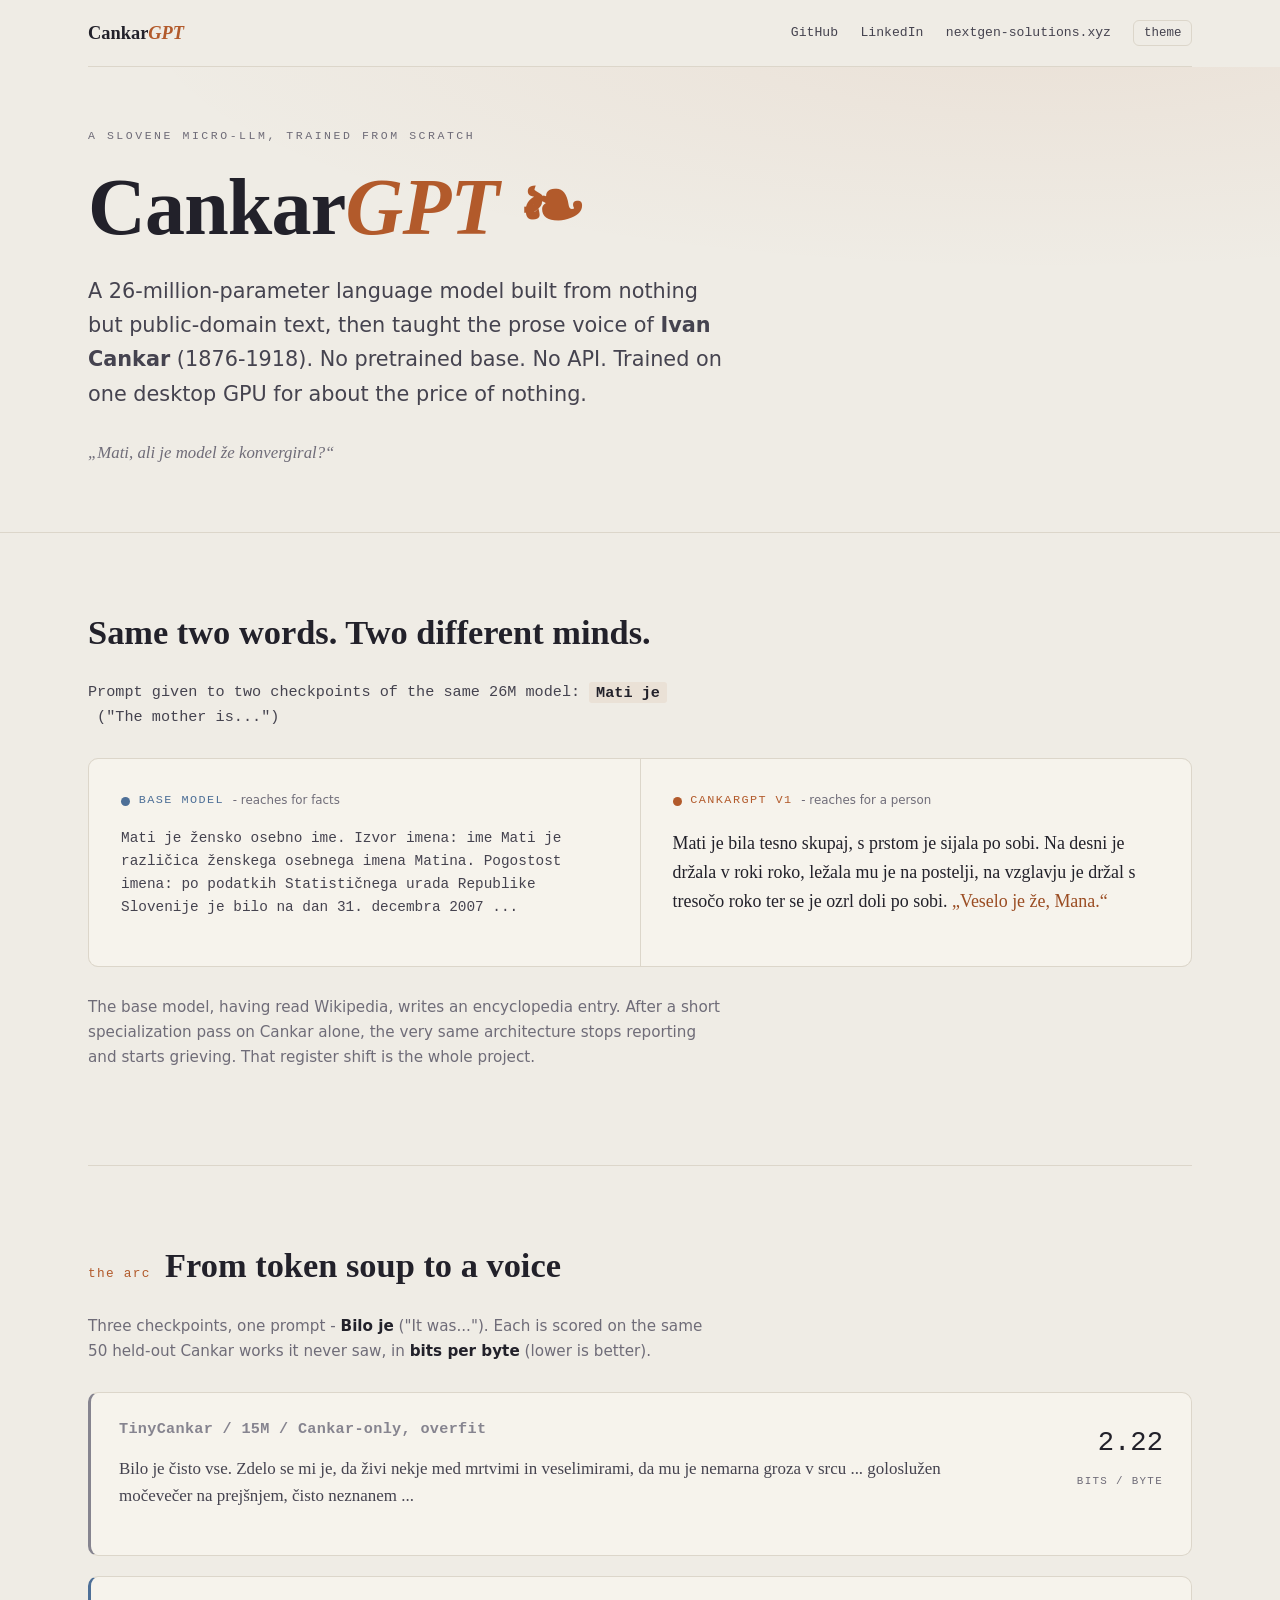
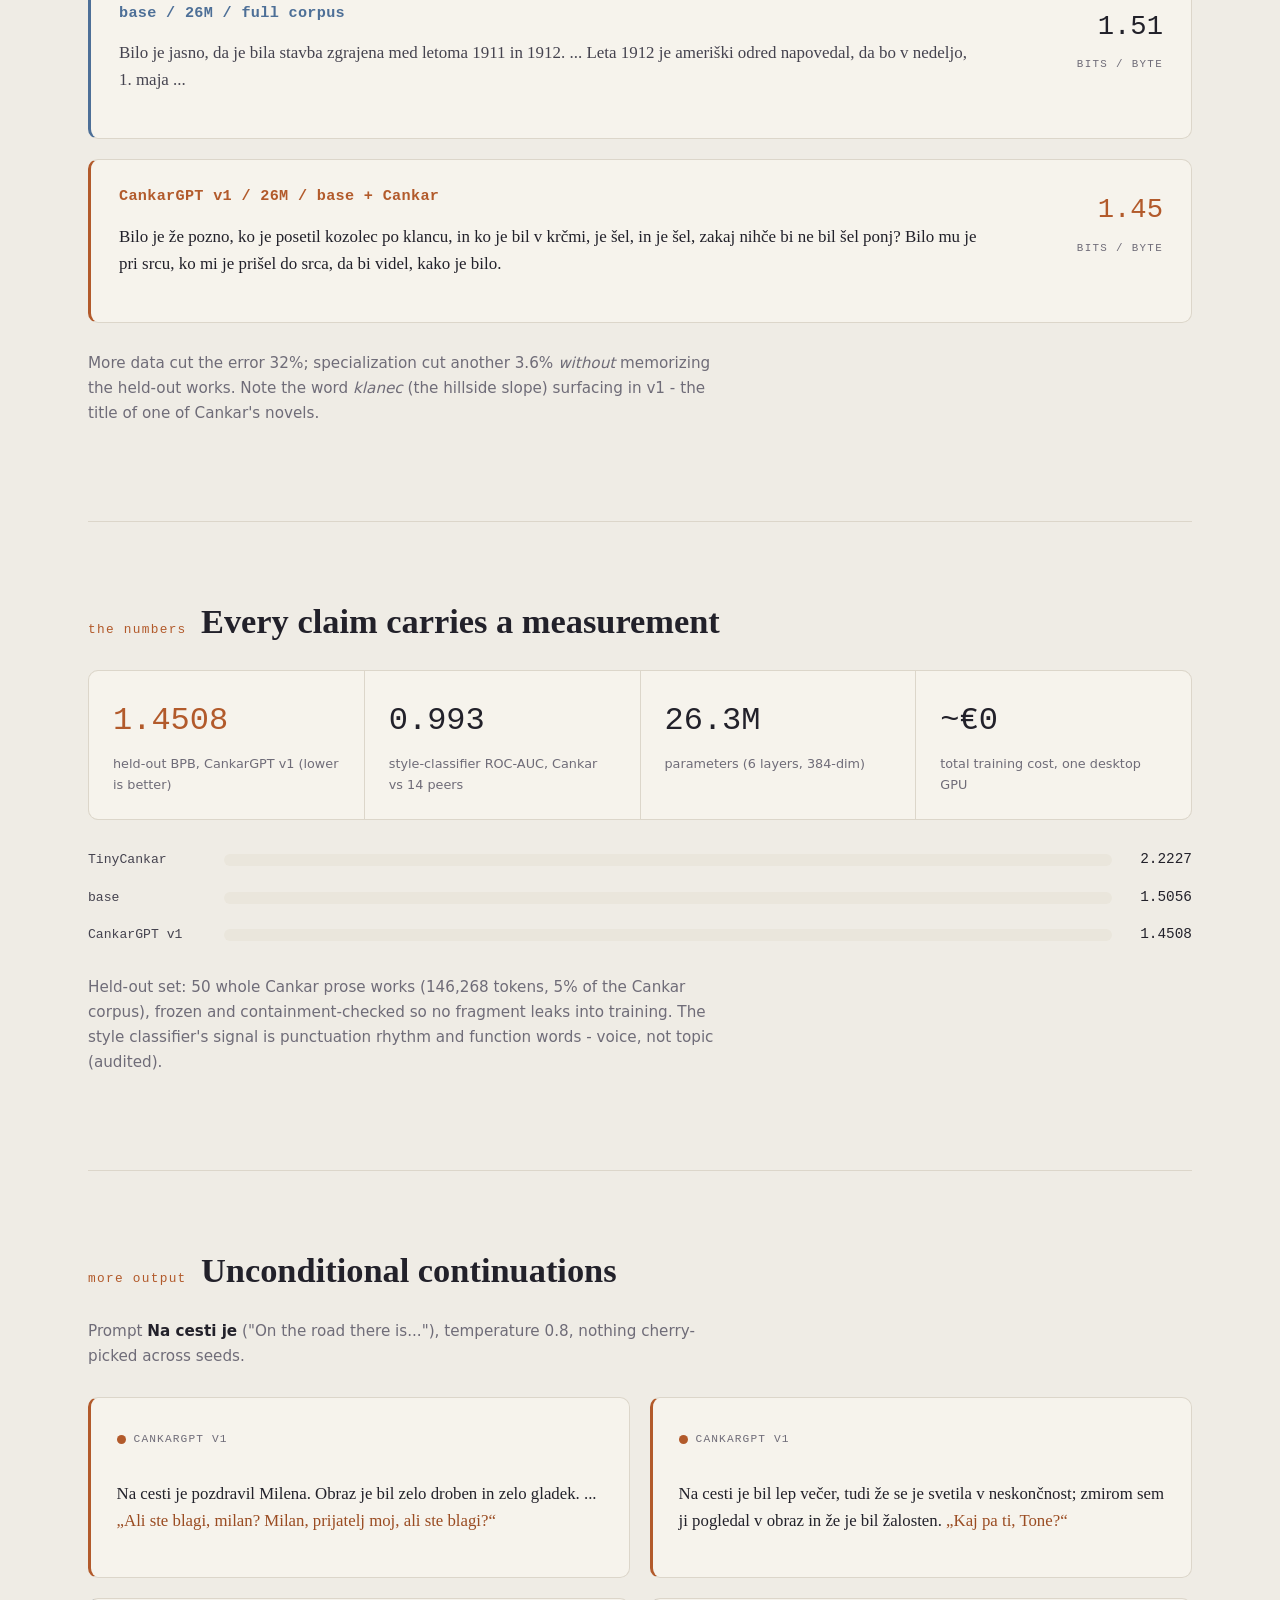
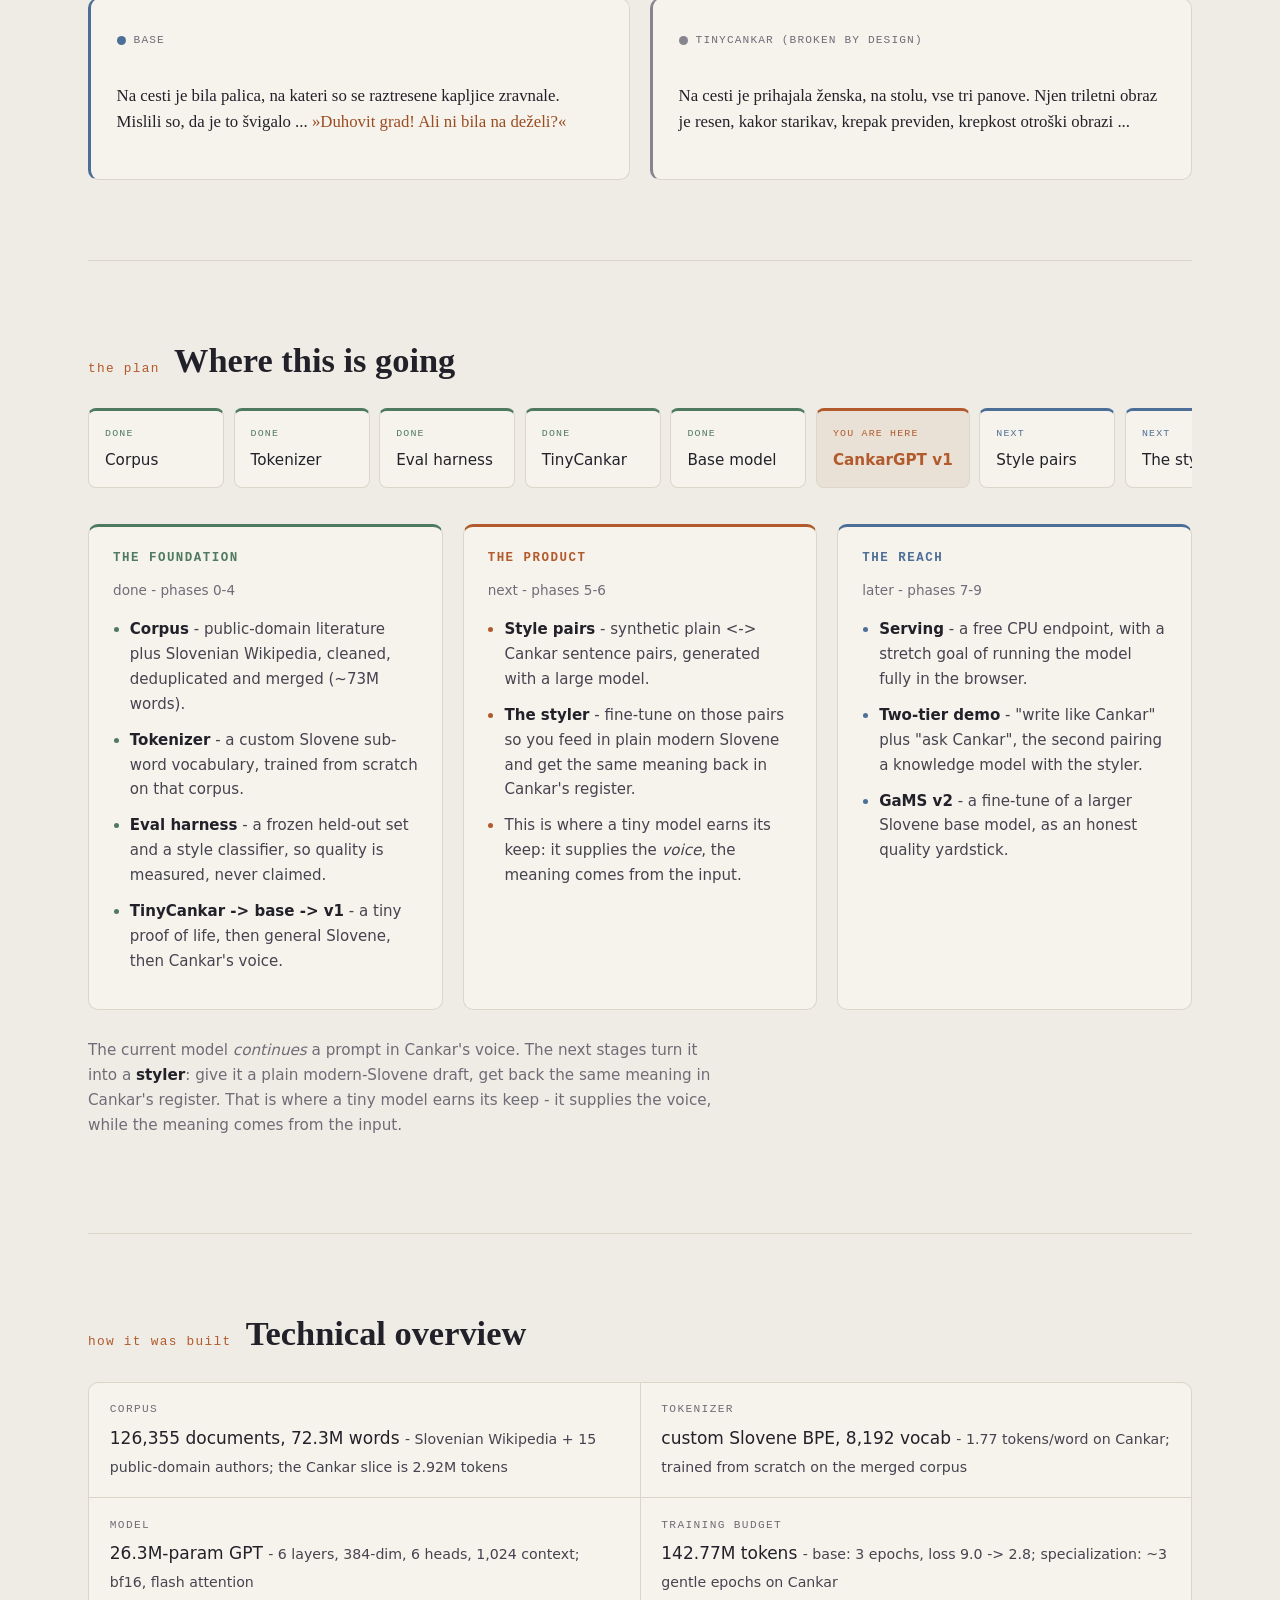
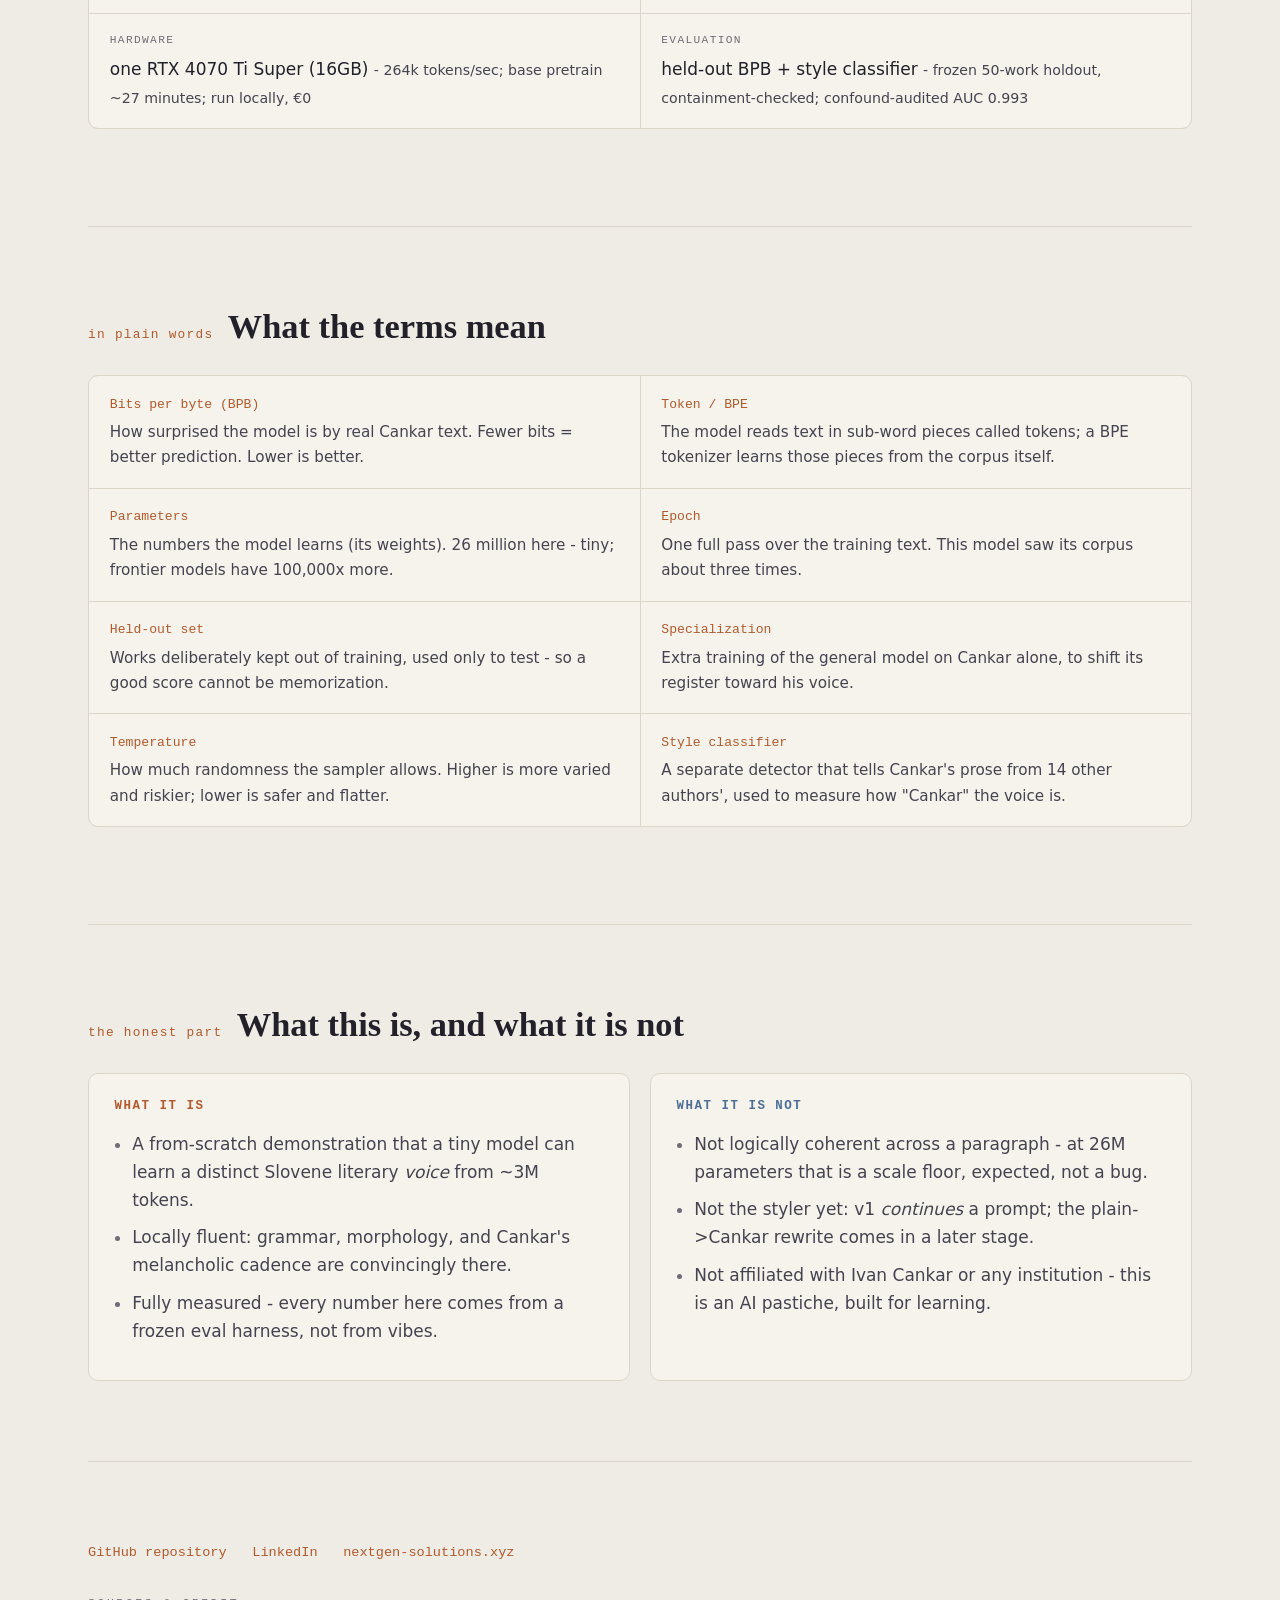
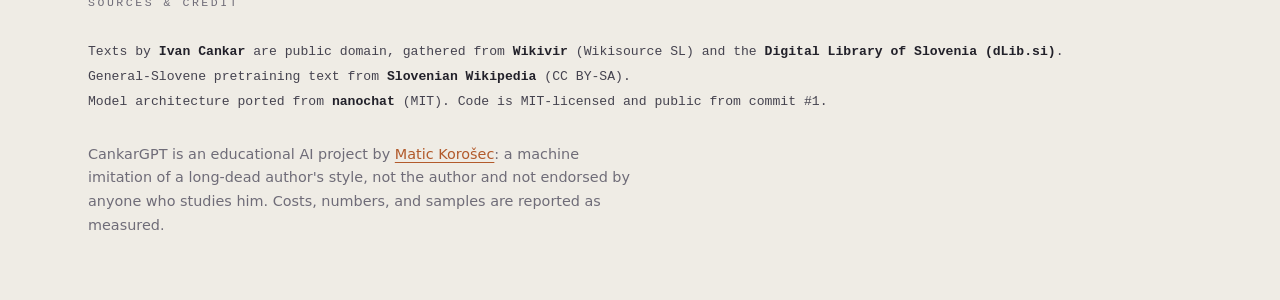
==== docs/index.html @ 6484ea38 "DOCS: add CankarGPT homepage + GitHub Pages config The public project homepage (MVP samples page), a" ====
<!DOCTYPE html>
<html lang="en">
<head>
  <meta charset="utf-8">
  <meta name="viewport" content="width=device-width, initial-scale=1">
  <title>CankarGPT - a Slovene voice from scratch</title>
  <meta name="description" content="A 26M-parameter Slovene language model trained from scratch and specialized in the prose voice of Ivan Cankar. Live samples, eval numbers, and how it was built.">
  <link rel="icon" href="data:image/svg+xml,<svg xmlns='http://www.w3.org/2000/svg' viewBox='0 0 32 32'><text y='26' font-size='26'>%F0%9F%95%AF%EF%B8%8F</text></svg>">
  <!-- Open Graph / LinkedIn link preview. og:image TODO: add a hosted 1200x630 of the 'Mati je' fork. -->
  <meta property="og:type" content="website">
  <meta property="og:title" content="CankarGPT - a Slovene voice from scratch">
  <meta property="og:description" content="A 26M-parameter Slovene LLM trained from scratch, specialized in Ivan Cankar's prose voice. Same prompt: one model reaches for facts, the other for a person.">
  <meta property="og:url" content="https://cankar-gpt.nextgen-solutions.xyz">
  <meta name="twitter:card" content="summary_large_image">
  <style>
  :root {
    --ground: #14151b; --surface: #1b1d25; --surface-2: #22242f; --line: #2b2d38;
    --ink: #e7e3d9; --ink-dim: #b4b0a8; --muted: #86848f;
    --voice: #df8a52; --voice-dim: #c9773f; --voice-wash: rgba(223,138,82,0.10);
    --machine: #7f9cbb; --machine-wash: rgba(127,156,187,0.10); --broken: #6f6d78;
    --done: #6f8f77;

    --font-voice: "Iowan Old Style", "Palatino Linotype", Palatino, "Book Antiqua", Georgia, serif;
    --font-body: system-ui, -apple-system, "Segoe UI", Roboto, Helvetica, Arial, sans-serif;
    --font-machine: ui-monospace, "SF Mono", "JetBrains Mono", "Cascadia Code", Menlo, Consolas, monospace;

    --measure: 66ch;
    --pad: clamp(1.1rem, 4vw, 2.5rem);
    --s1: 0.5rem; --s2: 1rem; --s3: 1.75rem; --s4: 3rem; --s5: 5rem;
  }
  @media (prefers-color-scheme: light) {
    :root {
      --ground: #efece5; --surface: #f6f3ec; --surface-2: #eae6dc; --line: #dcd6ca;
      --ink: #22212a; --ink-dim: #45434f; --muted: #6f6c78;
      --voice: #b25a2b; --voice-dim: #9a4c22; --voice-wash: rgba(178,90,43,0.08);
      --machine: #4d6f97; --machine-wash: rgba(77,111,151,0.08); --broken: #86848f;
      --done: #4f7a5f;
    }
  }
  :root[data-theme="dark"] {
    --ground: #14151b; --surface: #1b1d25; --surface-2: #22242f; --line: #2b2d38;
    --ink: #e7e3d9; --ink-dim: #b4b0a8; --muted: #86848f;
    --voice: #df8a52; --voice-dim: #c9773f; --voice-wash: rgba(223,138,82,0.10);
    --machine: #7f9cbb; --machine-wash: rgba(127,156,187,0.10); --broken: #6f6d78; --done: #6f8f77;
  }
  :root[data-theme="light"] {
    --ground: #efece5; --surface: #f6f3ec; --surface-2: #eae6dc; --line: #dcd6ca;
    --ink: #22212a; --ink-dim: #45434f; --muted: #6f6c78;
    --voice: #b25a2b; --voice-dim: #9a4c22; --voice-wash: rgba(178,90,43,0.08);
    --machine: #4d6f97; --machine-wash: rgba(77,111,151,0.08); --broken: #86848f; --done: #4f7a5f;
  }

  * { box-sizing: border-box; }
  html { scroll-behavior: smooth; }
  @media (prefers-reduced-motion: reduce){ html { scroll-behavior: auto; } }
  body {
    margin: 0; background: var(--ground); color: var(--ink);
    font-family: var(--font-body); font-size: 1.0625rem; line-height: 1.65;
    -webkit-font-smoothing: antialiased; text-rendering: optimizeLegibility;
  }
  .wrap { max-width: 74rem; margin: 0 auto; padding-inline: var(--pad); }
  .col { max-width: var(--measure); }
  h1, h2, h3 { text-wrap: balance; line-height: 1.15; margin: 0; }
  a { color: var(--voice); text-underline-offset: 3px; text-decoration-thickness: 1px; }
  a:hover { color: var(--voice-dim); }
  :focus-visible { outline: 2px solid var(--voice); outline-offset: 3px; border-radius: 2px; }
  .eyebrow { font-family: var(--font-machine); font-size: 0.72rem; letter-spacing: 0.22em; text-transform: uppercase; color: var(--muted); }

  /* ---- nav ---- */
  nav.bar { display: flex; align-items: center; justify-content: space-between; gap: 1rem; padding-block: 1.1rem; border-bottom: 1px solid var(--line); flex-wrap: wrap; }
  nav .mark { font-family: var(--font-voice); font-weight: 600; font-size: 1.15rem; }
  nav .mark .flame { color: var(--voice); font-style: italic; }
  nav .links { display: flex; align-items: center; gap: 1.4rem; font-family: var(--font-machine); font-size: 0.82rem; }
  nav .links a { color: var(--ink-dim); text-decoration: none; }
  nav .links a:hover { color: var(--voice); }
  .theme-toggle { background: none; border: 1px solid var(--line); color: var(--ink-dim); font-family: var(--font-machine); font-size: 0.78rem; padding: 0.3rem 0.6rem; border-radius: 6px; cursor: pointer; }
  .theme-toggle:hover { border-color: var(--voice); color: var(--voice); }

  /* ---- header ---- */
  header.top { padding-block: var(--s4) var(--s4); border-bottom: 1px solid var(--line);
    background: radial-gradient(120% 90% at 82% -10%, var(--voice-wash), transparent 60%); }
  .brand { font-family: var(--font-voice); font-weight: 600; font-size: clamp(2.6rem, 8vw, 5rem); letter-spacing: -0.01em; margin-block: var(--s2) var(--s2); }
  .brand .flame { color: var(--voice); font-style: italic; }
  .lede { font-size: clamp(1.05rem, 2.4vw, 1.3rem); color: var(--ink-dim); max-width: 48ch; }
  .epigraph { font-family: var(--font-voice); font-style: italic; color: var(--muted); font-size: 1.05rem; margin-top: var(--s3); }
  @keyframes flicker { 0%,100%{opacity:1;} 45%{opacity:0.82;} 70%{opacity:0.94;} }
  .flame-mark { display:inline-block; animation: flicker 4.5s ease-in-out infinite; color: var(--voice); }
  @media (prefers-reduced-motion: reduce){ .flame-mark { animation: none; } }

  section { padding-block: var(--s5); border-bottom: 1px solid var(--line); }
  .kicker { display: flex; align-items: baseline; gap: 0.9rem; margin-bottom: var(--s3); }
  .kicker h2 { font-family: var(--font-voice); font-weight: 600; font-size: clamp(1.5rem, 4vw, 2.15rem); }
  .kicker .num { font-family: var(--font-machine); font-size: 0.8rem; color: var(--voice); letter-spacing: 0.1em; padding-top: 0.4rem; }
  .note { color: var(--muted); font-size: 0.95rem; }

  .prompt-line { font-family: var(--font-machine); font-size: 0.95rem; color: var(--ink-dim); margin-bottom: var(--s3); }
  .prompt-line b { color: var(--ink); background: var(--voice-wash); padding: 0.1em 0.45em; border-radius: 3px; }
  .fork { display: grid; grid-template-columns: 1fr 1fr; gap: 1px; background: var(--line); border: 1px solid var(--line); border-radius: 10px; overflow: hidden; }
  @media (max-width: 720px) { .fork { grid-template-columns: 1fr; } }
  .panel { background: var(--surface); padding: clamp(1.1rem, 3vw, 2rem); }
  .panel .tag { display: flex; align-items: center; gap: 0.55rem; font-family: var(--font-machine); font-size: 0.74rem; letter-spacing: 0.12em; text-transform: uppercase; margin-bottom: var(--s2); }
  .dot { width: 9px; height: 9px; border-radius: 50%; flex: none; }
  .panel.machine .dot { background: var(--machine); } .panel.voice .dot { background: var(--voice); }
  .panel.machine .tag { color: var(--machine); } .panel.voice .tag { color: var(--voice); }
  .panel .verdict { color: var(--muted); text-transform: none; letter-spacing: 0; font-family: var(--font-body); }
  .out-machine { font-family: var(--font-machine); font-size: 0.9rem; line-height: 1.6; color: var(--ink-dim); }
  .out-voice { font-family: var(--font-voice); font-size: 1.12rem; line-height: 1.62; }
  .out-voice .q, .said .q { color: var(--voice-dim); }
  .fork-foot { margin-top: var(--s3); }

  .arc { display: grid; gap: 1.25rem; }
  .stage { display: grid; grid-template-columns: minmax(0,1fr) auto; gap: 1.25rem 2rem; align-items: start; padding: clamp(1.1rem,3vw,1.75rem); background: var(--surface); border: 1px solid var(--line); border-radius: 10px; border-left: 3px solid var(--stage, var(--broken)); }
  @media (max-width: 640px){ .stage { grid-template-columns: 1fr; } }
  .stage.tiny { --stage: var(--broken); } .stage.base { --stage: var(--machine); } .stage.v1 { --stage: var(--voice); }
  .stage h3 { font-family: var(--font-machine); font-size: 0.95rem; letter-spacing: 0.02em; margin-bottom: 0.5rem; }
  .stage .who { color: var(--stage, var(--ink)); }
  .stage .said { font-family: var(--font-voice); font-size: 1.06rem; line-height: 1.6; color: var(--ink-dim); }
  .stage.v1 .said { color: var(--ink); }
  .metric { text-align: right; font-family: var(--font-machine); min-width: 8.5rem; }
  .metric .big { font-size: 1.7rem; color: var(--ink); font-variant-numeric: tabular-nums; display:block; }
  .metric.v1 .big { color: var(--voice); }
  .metric .lbl { font-size: 0.68rem; letter-spacing: 0.12em; text-transform: uppercase; color: var(--muted); }

  .stats { display: grid; grid-template-columns: repeat(4, 1fr); gap: 1px; background: var(--line); border:1px solid var(--line); border-radius: 10px; overflow: hidden; }
  @media (max-width: 720px){ .stats { grid-template-columns: repeat(2,1fr);} }
  .stat { background: var(--surface); padding: clamp(1rem,3vw,1.5rem); }
  .stat .v { font-family: var(--font-machine); font-size: clamp(1.5rem,4vw,2rem); font-variant-numeric: tabular-nums; color: var(--ink); }
  .stat.hi .v { color: var(--voice); }
  .stat .k { font-size: 0.8rem; color: var(--muted); margin-top: 0.35rem; }
  .bars { margin-top: var(--s3); display: grid; gap: 0.85rem; }
  .bar-row { display: grid; grid-template-columns: 7.5rem 1fr 4rem; align-items: center; gap: 1rem; }
  @media (max-width:520px){ .bar-row{ grid-template-columns: 6rem 1fr 3.4rem; } }
  .bar-row .name { font-family: var(--font-machine); font-size: 0.82rem; color: var(--ink-dim); }
  .track { height: 12px; background: var(--surface-2); border-radius: 6px; overflow: hidden; }
  .fill { height: 100%; border-radius: 6px; }
  .fill.tiny { background: var(--broken); } .fill.base { background: var(--machine); } .fill.v1 { background: var(--voice); }
  .bar-row .val { font-family: var(--font-machine); font-variant-numeric: tabular-nums; text-align: right; font-size: 0.9rem; }

  .gallery { display: grid; grid-template-columns: repeat(2,1fr); gap: 1.25rem; }
  @media (max-width: 720px){ .gallery { grid-template-columns: 1fr; } }
  .card { background: var(--surface); border: 1px solid var(--line); border-radius: 10px; padding: clamp(1.1rem,3vw,1.6rem); }
  .card .chip { display: inline-flex; align-items: center; gap: 0.5rem; font-family: var(--font-machine); font-size: 0.7rem; letter-spacing: 0.1em; text-transform: uppercase; color: var(--muted); margin-bottom: var(--s2); }
  .card .said { font-family: var(--font-voice); font-size: 1.05rem; line-height: 1.6; }
  .card.v1 { border-left: 3px solid var(--voice); } .card.base { border-left: 3px solid var(--machine); } .card.tiny { border-left: 3px solid var(--broken); }

  /* ---- roadmap strip ---- */
  .road { display: flex; gap: 0.6rem; overflow-x: auto; padding-bottom: 0.5rem; }
  .phase { flex: 1 0 auto; min-width: 8.5rem; background: var(--surface); border: 1px solid var(--line); border-top: 3px solid var(--pc, var(--muted)); border-radius: 8px; padding: 0.9rem 1rem; }
  .phase.done { --pc: var(--done); } .phase.now { --pc: var(--voice); background: var(--voice-wash); } .phase.next { --pc: var(--machine); } .phase.later { --pc: var(--muted); }
  .phase .p-st { font-family: var(--font-machine); font-size: 0.62rem; letter-spacing: 0.12em; text-transform: uppercase; color: var(--pc, var(--muted)); }
  .phase .p-nm { margin-top: 0.35rem; font-size: 0.95rem; color: var(--ink); }
  .phase.now .p-nm { color: var(--voice); font-weight: 600; }
  .rm-groups { display: grid; grid-template-columns: repeat(3, 1fr); gap: 1.25rem; margin-top: var(--s3); }
  @media (max-width: 780px){ .rm-groups { grid-template-columns: 1fr; } }
  .rm-group { background: var(--surface); border: 1px solid var(--line); border-radius: 10px; padding: clamp(1.1rem,3vw,1.5rem); border-top: 3px solid var(--gc, var(--muted)); }
  .rm-group.done { --gc: var(--done); } .rm-group.next { --gc: var(--voice); } .rm-group.later { --gc: var(--machine); }
  .rm-group h3 { font-family: var(--font-machine); font-size: 0.78rem; letter-spacing: 0.12em; text-transform: uppercase; color: var(--gc, var(--ink)); margin-bottom: 0.3rem; }
  .rm-group .g-sub { font-size: 0.85rem; color: var(--muted); margin-bottom: var(--s2); }
  .rm-group ul { margin: 0; padding-left: 1.05rem; }
  .rm-group li { margin-bottom: 0.7rem; color: var(--ink-dim); font-size: 0.94rem; }
  .rm-group li b { color: var(--ink); font-weight: 600; }
  .rm-group li::marker { color: var(--gc, var(--muted)); }

  /* ---- glossary ---- */
  .glossary { display: grid; grid-template-columns: repeat(2, minmax(0,1fr)); gap: 1px; background: var(--line); border: 1px solid var(--line); border-radius: 10px; overflow: hidden; }
  @media (max-width: 640px){ .glossary { grid-template-columns: 1fr; } }
  .glossary div { background: var(--surface); padding: 1.1rem 1.3rem; }
  .glossary dt { font-family: var(--font-machine); font-size: 0.82rem; color: var(--voice); margin-bottom: 0.3rem; }
  .glossary dd { margin: 0; color: var(--ink-dim); font-size: 0.95rem; }

  .spec { display: grid; grid-template-columns: repeat(2, minmax(0,1fr)); gap: 1px; background: var(--line); border: 1px solid var(--line); border-radius: 10px; overflow: hidden; }
  @media (max-width: 640px){ .spec { grid-template-columns: 1fr; } }
  .spec div { background: var(--surface); padding: 1.1rem 1.3rem; }
  .spec dt { font-family: var(--font-machine); font-size: 0.7rem; letter-spacing: 0.12em; text-transform: uppercase; color: var(--muted); margin-bottom: 0.3rem; }
  .spec dd { margin: 0; color: var(--ink); } .spec dd small { color: var(--ink-dim); }

  .honesty { display: grid; grid-template-columns: 1fr 1fr; gap: 1.25rem; }
  @media (max-width: 640px){ .honesty { grid-template-columns: 1fr; } }
  .honesty .box { padding: clamp(1.1rem,3vw,1.6rem); border-radius: 10px; border: 1px solid var(--line); background: var(--surface); }
  .honesty .box h3 { font-family: var(--font-machine); font-size: 0.78rem; letter-spacing: 0.12em; text-transform: uppercase; margin-bottom: var(--s2); }
  .honesty .is h3 { color: var(--voice); } .honesty .isnot h3 { color: var(--machine); }
  .honesty ul { margin: 0; padding-left: 1.1rem; }
  .honesty li { margin-bottom: 0.6rem; color: var(--ink-dim); } .honesty li::marker { color: var(--muted); }

  footer { padding-block: var(--s5) var(--s4); }
  .foot-links { display: flex; gap: 1.6rem; flex-wrap: wrap; font-family: var(--font-machine); font-size: 0.85rem; margin-bottom: var(--s3); }
  .foot-links a { color: var(--voice); text-decoration: none; } .foot-links a:hover { text-decoration: underline; }
  footer .disclaim { color: var(--muted); font-size: 0.9rem; max-width: 60ch; }
  .sources { font-family: var(--font-machine); font-size: 0.82rem; color: var(--ink-dim); margin-top: var(--s3); line-height: 1.9; }
  .sources b { color: var(--ink); font-weight: 600; }
  </style>
</head>
<body>

<div class="wrap">
  <nav class="bar">
    <span class="mark">Cankar<span class="flame">GPT</span></span>
    <span class="links">
      <a href="https://github.com/Mult1Hunter/cankar-gpt">GitHub</a>
      <!-- TODO: replace with the real LinkedIn profile URL before going live -->
      <a href="https://www.linkedin.com/in/LINKEDIN-HANDLE">LinkedIn</a>
      <a href="https://nextgen-solutions.xyz">nextgen-solutions.xyz</a>
      <button class="theme-toggle" id="themeToggle" type="button" aria-label="Toggle light or dark theme">theme</button>
    </span>
  </nav>
</div>

<header class="top">
  <div class="wrap">
    <p class="eyebrow">A Slovene micro-LLM, trained from scratch</p>
    <h1 class="brand">Cankar<span class="flame">GPT</span> <span class="flame-mark">&#10087;</span></h1>
    <p class="lede">A 26-million-parameter language model built from nothing but public-domain
      text, then taught the prose voice of <b>Ivan Cankar</b> (1876-1918). No pretrained
      base. No API. Trained on one desktop GPU for about the price of nothing.</p>
    <p class="epigraph">&bdquo;Mati, ali je model &zcaron;e konvergiral?&ldquo;</p>
  </div>
</header>

<main class="wrap">

  <section>
    <div class="kicker"><h2>Same two words. Two different minds.</h2></div>
    <p class="prompt-line col">Prompt given to two checkpoints of the same 26M model:
      <b>Mati je</b> &nbsp;("The mother is...")</p>
    <div class="fork">
      <div class="panel machine">
        <div class="tag"><span class="dot"></span> base model <span class="verdict">- reaches for facts</span></div>
        <p class="out-machine">Mati je &zcaron;ensko osebno ime. Izvor imena: ime Mati je razli&ccaron;ica
          &zcaron;enskega osebnega imena Matina. Pogostost imena: po podatkih Statisti&ccaron;nega urada
          Republike Slovenije je bilo na dan 31.&nbsp;decembra 2007 ...</p>
      </div>
      <div class="panel voice">
        <div class="tag"><span class="dot"></span> CankarGPT&nbsp;v1 <span class="verdict">- reaches for a person</span></div>
        <p class="out-voice">Mati je bila tesno skupaj, s prstom je sijala po sobi. Na desni je
          dr&zcaron;ala v roki roko, le&zcaron;ala mu je na postelji, na vzglavju je dr&zcaron;al s treso&ccaron;o roko
          ter se je ozrl doli po sobi. <span class="q">&bdquo;Veselo je &zcaron;e, Mana.&ldquo;</span></p>
      </div>
    </div>
    <p class="note fork-foot col">The base model, having read Wikipedia, writes an encyclopedia entry.
      After a short specialization pass on Cankar alone, the very same architecture stops reporting
      and starts grieving. That register shift is the whole project.</p>
  </section>

  <section>
    <div class="kicker"><span class="num">the arc</span><h2>From token soup to a voice</h2></div>
    <p class="note col" style="margin-bottom:var(--s3)">Three checkpoints, one prompt - <b style="color:var(--ink)">Bilo je</b>
      ("It was..."). Each is scored on the same 50 held-out Cankar works it never saw, in
      <b style="color:var(--ink)">bits per byte</b> (lower is better).</p>
    <div class="arc">
      <div class="stage tiny">
        <div><h3 class="who">TinyCankar / 15M / Cankar-only, overfit</h3>
          <p class="said">Bilo je &ccaron;isto vse. Zdelo se mi je, da &zcaron;ivi nekje med mrtvimi in
            veselimirami, da mu je nemarna groza v srcu ... goloslu&zcaron;en mo&ccaron;eve&ccaron;er na prej&scaron;njem,
            &ccaron;isto neznanem ...</p></div>
        <div class="metric"><span class="big">2.22</span><span class="lbl">bits / byte</span></div>
      </div>
      <div class="stage base">
        <div><h3 class="who">base / 26M / full corpus</h3>
          <p class="said">Bilo je jasno, da je bila stavba zgrajena med letoma 1911 in 1912. ...
            Leta 1912 je ameri&scaron;ki odred napovedal, da bo v nedeljo, 1.&nbsp;maja ...</p></div>
        <div class="metric"><span class="big">1.51</span><span class="lbl">bits / byte</span></div>
      </div>
      <div class="stage v1">
        <div><h3 class="who">CankarGPT v1 / 26M / base + Cankar</h3>
          <p class="said">Bilo je &zcaron;e pozno, ko je posetil kozolec po klancu, in ko je bil v
            kr&ccaron;mi, je &scaron;el, in je &scaron;el, zakaj nih&ccaron;e bi ne bil &scaron;el ponj? Bilo mu je pri srcu,
            ko mi je pri&scaron;el do srca, da bi videl, kako je bilo.</p></div>
        <div class="metric v1"><span class="big">1.45</span><span class="lbl">bits / byte</span></div>
      </div>
    </div>
    <p class="note col" style="margin-top:var(--s3)">More data cut the error 32%; specialization cut
      another 3.6% <em>without</em> memorizing the held-out works. Note the word <em>klanec</em>
      (the hillside slope) surfacing in v1 - the title of one of Cankar's novels.</p>
  </section>

  <section>
    <div class="kicker"><span class="num">the numbers</span><h2>Every claim carries a measurement</h2></div>
    <div class="stats">
      <div class="stat hi"><div class="v">1.4508</div><div class="k">held-out BPB, CankarGPT v1 (lower is better)</div></div>
      <div class="stat"><div class="v">0.993</div><div class="k">style-classifier ROC-AUC, Cankar vs 14 peers</div></div>
      <div class="stat"><div class="v">26.3M</div><div class="k">parameters (6 layers, 384-dim)</div></div>
      <div class="stat"><div class="v">~&euro;0</div><div class="k">total training cost, one desktop GPU</div></div>
    </div>
    <div class="bars">
      <div class="bar-row"><span class="name">TinyCankar</span><span class="track"><span class="fill tiny" style="width:100%"></span></span><span class="val">2.2227</span></div>
      <div class="bar-row"><span class="name">base</span><span class="track"><span class="fill base" style="width:67.7%"></span></span><span class="val">1.5056</span></div>
      <div class="bar-row"><span class="name">CankarGPT v1</span><span class="track"><span class="fill v1" style="width:65.3%"></span></span><span class="val">1.4508</span></div>
    </div>
    <p class="note col" style="margin-top:var(--s3)">Held-out set: 50 whole Cankar prose works
      (146,268 tokens, 5% of the Cankar corpus), frozen and containment-checked so no fragment leaks
      into training. The style classifier's signal is punctuation rhythm and function words - voice,
      not topic (audited).</p>
  </section>

  <section>
    <div class="kicker"><span class="num">more output</span><h2>Unconditional continuations</h2></div>
    <p class="note col" style="margin-bottom:var(--s3)">Prompt <b style="color:var(--ink)">Na cesti je</b>
      ("On the road there is..."), temperature 0.8, nothing cherry-picked across seeds.</p>
    <div class="gallery">
      <div class="card v1"><div class="chip"><span class="dot" style="background:var(--voice)"></span> CankarGPT v1</div>
        <p class="said">Na cesti je pozdravil Milena. Obraz je bil zelo droben in zelo gladek. ...
          <span class="q">&bdquo;Ali ste blagi, milan? Milan, prijatelj moj, ali ste blagi?&ldquo;</span></p></div>
      <div class="card v1"><div class="chip"><span class="dot" style="background:var(--voice)"></span> CankarGPT v1</div>
        <p class="said">Na cesti je bil lep ve&ccaron;er, tudi &zcaron;e se je svetila v neskon&ccaron;nost; zmirom sem
          ji pogledal v obraz in &zcaron;e je bil &zcaron;alosten. <span class="q">&bdquo;Kaj pa ti, Tone?&ldquo;</span></p></div>
      <div class="card base"><div class="chip"><span class="dot" style="background:var(--machine)"></span> base</div>
        <p class="said">Na cesti je bila palica, na kateri so se raztresene kapljice zravnale.
          Mislili so, da je to &scaron;vigalo ... <span class="q">&raquo;Duhovit grad! Ali ni bila na de&zcaron;eli?&laquo;</span></p></div>
      <div class="card tiny"><div class="chip"><span class="dot" style="background:var(--broken)"></span> TinyCankar (broken by design)</div>
        <p class="said">Na cesti je prihajala &zcaron;enska, na stolu, vse tri panove. Njen triletni obraz
          je resen, kakor starikav, krepak previden, krepkost otro&scaron;ki obrazi ...</p></div>
    </div>
  </section>

  <section>
    <div class="kicker"><span class="num">the plan</span><h2>Where this is going</h2></div>
    <div class="road">
      <div class="phase done"><div class="p-st">done</div><div class="p-nm">Corpus</div></div>
      <div class="phase done"><div class="p-st">done</div><div class="p-nm">Tokenizer</div></div>
      <div class="phase done"><div class="p-st">done</div><div class="p-nm">Eval harness</div></div>
      <div class="phase done"><div class="p-st">done</div><div class="p-nm">TinyCankar</div></div>
      <div class="phase done"><div class="p-st">done</div><div class="p-nm">Base model</div></div>
      <div class="phase now"><div class="p-st">you are here</div><div class="p-nm">CankarGPT v1</div></div>
      <div class="phase next"><div class="p-st">next</div><div class="p-nm">Style pairs</div></div>
      <div class="phase next"><div class="p-st">next</div><div class="p-nm">The styler</div></div>
      <div class="phase later"><div class="p-st">later</div><div class="p-nm">Public demo</div></div>
    </div>

    <div class="rm-groups">
      <div class="rm-group done">
        <h3>The foundation</h3>
        <p class="g-sub">done - phases 0-4</p>
        <ul>
          <li><b>Corpus</b> - public-domain literature plus Slovenian Wikipedia, cleaned, deduplicated and merged (~73M words).</li>
          <li><b>Tokenizer</b> - a custom Slovene sub-word vocabulary, trained from scratch on that corpus.</li>
          <li><b>Eval harness</b> - a frozen held-out set and a style classifier, so quality is measured, never claimed.</li>
          <li><b>TinyCankar -&gt; base -&gt; v1</b> - a tiny proof of life, then general Slovene, then Cankar's voice.</li>
        </ul>
      </div>
      <div class="rm-group next">
        <h3>The product</h3>
        <p class="g-sub">next - phases 5-6</p>
        <ul>
          <li><b>Style pairs</b> - synthetic plain &lt;-&gt; Cankar sentence pairs, generated with a large model.</li>
          <li><b>The styler</b> - fine-tune on those pairs so you feed in plain modern Slovene and get the same meaning back in Cankar's register.</li>
          <li>This is where a tiny model earns its keep: it supplies the <em>voice</em>, the meaning comes from the input.</li>
        </ul>
      </div>
      <div class="rm-group later">
        <h3>The reach</h3>
        <p class="g-sub">later - phases 7-9</p>
        <ul>
          <li><b>Serving</b> - a free CPU endpoint, with a stretch goal of running the model fully in the browser.</li>
          <li><b>Two-tier demo</b> - "write like Cankar" plus "ask Cankar", the second pairing a knowledge model with the styler.</li>
          <li><b>GaMS v2</b> - a fine-tune of a larger Slovene base model, as an honest quality yardstick.</li>
        </ul>
      </div>
    </div>

    <p class="note col" style="margin-top:var(--s3)">The current model <em>continues</em> a prompt in
      Cankar's voice. The next stages turn it into a <b style="color:var(--ink)">styler</b>: give it a
      plain modern-Slovene draft, get back the same meaning in Cankar's register. That is where a tiny
      model earns its keep - it supplies the voice, while the meaning comes from the input.</p>
  </section>

  <section>
    <div class="kicker"><span class="num">how it was built</span><h2>Technical overview</h2></div>
    <dl class="spec">
      <div><dt>Corpus</dt><dd>126,355 documents, 72.3M words <small>- Slovenian Wikipedia + 15 public-domain authors; the Cankar slice is 2.92M tokens</small></dd></div>
      <div><dt>Tokenizer</dt><dd>custom Slovene BPE, 8,192 vocab <small>- 1.77 tokens/word on Cankar; trained from scratch on the merged corpus</small></dd></div>
      <div><dt>Model</dt><dd>26.3M-param GPT <small>- 6 layers, 384-dim, 6 heads, 1,024 context; bf16, flash attention</small></dd></div>
      <div><dt>Training budget</dt><dd>142.77M tokens <small>- base: 3 epochs, loss 9.0 -&gt; 2.8; specialization: ~3 gentle epochs on Cankar</small></dd></div>
      <div><dt>Hardware</dt><dd>one RTX 4070 Ti Super (16GB) <small>- 264k tokens/sec; base pretrain ~27 minutes; run locally, &euro;0</small></dd></div>
      <div><dt>Evaluation</dt><dd>held-out BPB + style classifier <small>- frozen 50-work holdout, containment-checked; confound-audited AUC 0.993</small></dd></div>
    </dl>
  </section>

  <section>
    <div class="kicker"><span class="num">in plain words</span><h2>What the terms mean</h2></div>
    <dl class="glossary">
      <div><dt>Bits per byte (BPB)</dt><dd>How surprised the model is by real Cankar text. Fewer bits = better prediction. Lower is better.</dd></div>
      <div><dt>Token / BPE</dt><dd>The model reads text in sub-word pieces called tokens; a BPE tokenizer learns those pieces from the corpus itself.</dd></div>
      <div><dt>Parameters</dt><dd>The numbers the model learns (its weights). 26 million here - tiny; frontier models have 100,000x more.</dd></div>
      <div><dt>Epoch</dt><dd>One full pass over the training text. This model saw its corpus about three times.</dd></div>
      <div><dt>Held-out set</dt><dd>Works deliberately kept out of training, used only to test - so a good score cannot be memorization.</dd></div>
      <div><dt>Specialization</dt><dd>Extra training of the general model on Cankar alone, to shift its register toward his voice.</dd></div>
      <div><dt>Temperature</dt><dd>How much randomness the sampler allows. Higher is more varied and riskier; lower is safer and flatter.</dd></div>
      <div><dt>Style classifier</dt><dd>A separate detector that tells Cankar's prose from 14 other authors', used to measure how "Cankar" the voice is.</dd></div>
    </dl>
  </section>

  <section>
    <div class="kicker"><span class="num">the honest part</span><h2>What this is, and what it is not</h2></div>
    <div class="honesty">
      <div class="box is"><h3>What it is</h3>
        <ul>
          <li>A from-scratch demonstration that a tiny model can learn a distinct Slovene literary <em>voice</em> from ~3M tokens.</li>
          <li>Locally fluent: grammar, morphology, and Cankar's melancholic cadence are convincingly there.</li>
          <li>Fully measured - every number here comes from a frozen eval harness, not from vibes.</li>
        </ul></div>
      <div class="box isnot"><h3>What it is not</h3>
        <ul>
          <li>Not logically coherent across a paragraph - at 26M parameters that is a scale floor, expected, not a bug.</li>
          <li>Not the styler yet: v1 <em>continues</em> a prompt; the plain-&gt;Cankar rewrite comes in a later stage.</li>
          <li>Not affiliated with Ivan Cankar or any institution - this is an AI pastiche, built for learning.</li>
        </ul></div>
    </div>
  </section>

  <footer>
    <div class="foot-links">
      <a href="https://github.com/Mult1Hunter/cankar-gpt">GitHub repository</a>
      <a href="https://www.linkedin.com/in/LINKEDIN-HANDLE">LinkedIn</a>
      <a href="https://nextgen-solutions.xyz">nextgen-solutions.xyz</a>
    </div>
    <p class="eyebrow">Sources &amp; credit</p>
    <div class="sources">
      Texts by <b>Ivan Cankar</b> are public domain, gathered from <b>Wikivir</b> (Wikisource SL)
      and the <b>Digital Library of Slovenia (dLib.si)</b>.<br>
      General-Slovene pretraining text from <b>Slovenian Wikipedia</b> (CC BY-SA).<br>
      Model architecture ported from <b>nanochat</b> (MIT). Code is MIT-licensed and public from commit&nbsp;#1.
    </div>
    <p class="disclaim" style="margin-top:var(--s3)">CankarGPT is an educational AI project by
      <a href="https://nextgen-solutions.xyz">Matic Koro&scaron;ec</a>: a machine imitation of a long-dead
      author's style, not the author and not endorsed by anyone who studies him. Costs, numbers, and
      samples are reported as measured.</p>
  </footer>
</main>

<script>
  (function () {
    var root = document.documentElement, key = "cankargpt-theme";
    try { var saved = localStorage.getItem(key); if (saved) root.setAttribute("data-theme", saved); } catch (e) {}
    var btn = document.getElementById("themeToggle");
    btn.addEventListener("click", function () {
      var cur = root.getAttribute("data-theme");
      if (!cur) cur = window.matchMedia("(prefers-color-scheme: dark)").matches ? "dark" : "light";
      var next = cur === "dark" ? "light" : "dark";
      root.setAttribute("data-theme", next);
      try { localStorage.setItem(key, next); } catch (e) {}
    });
  })();
</script>
</body>
</html>
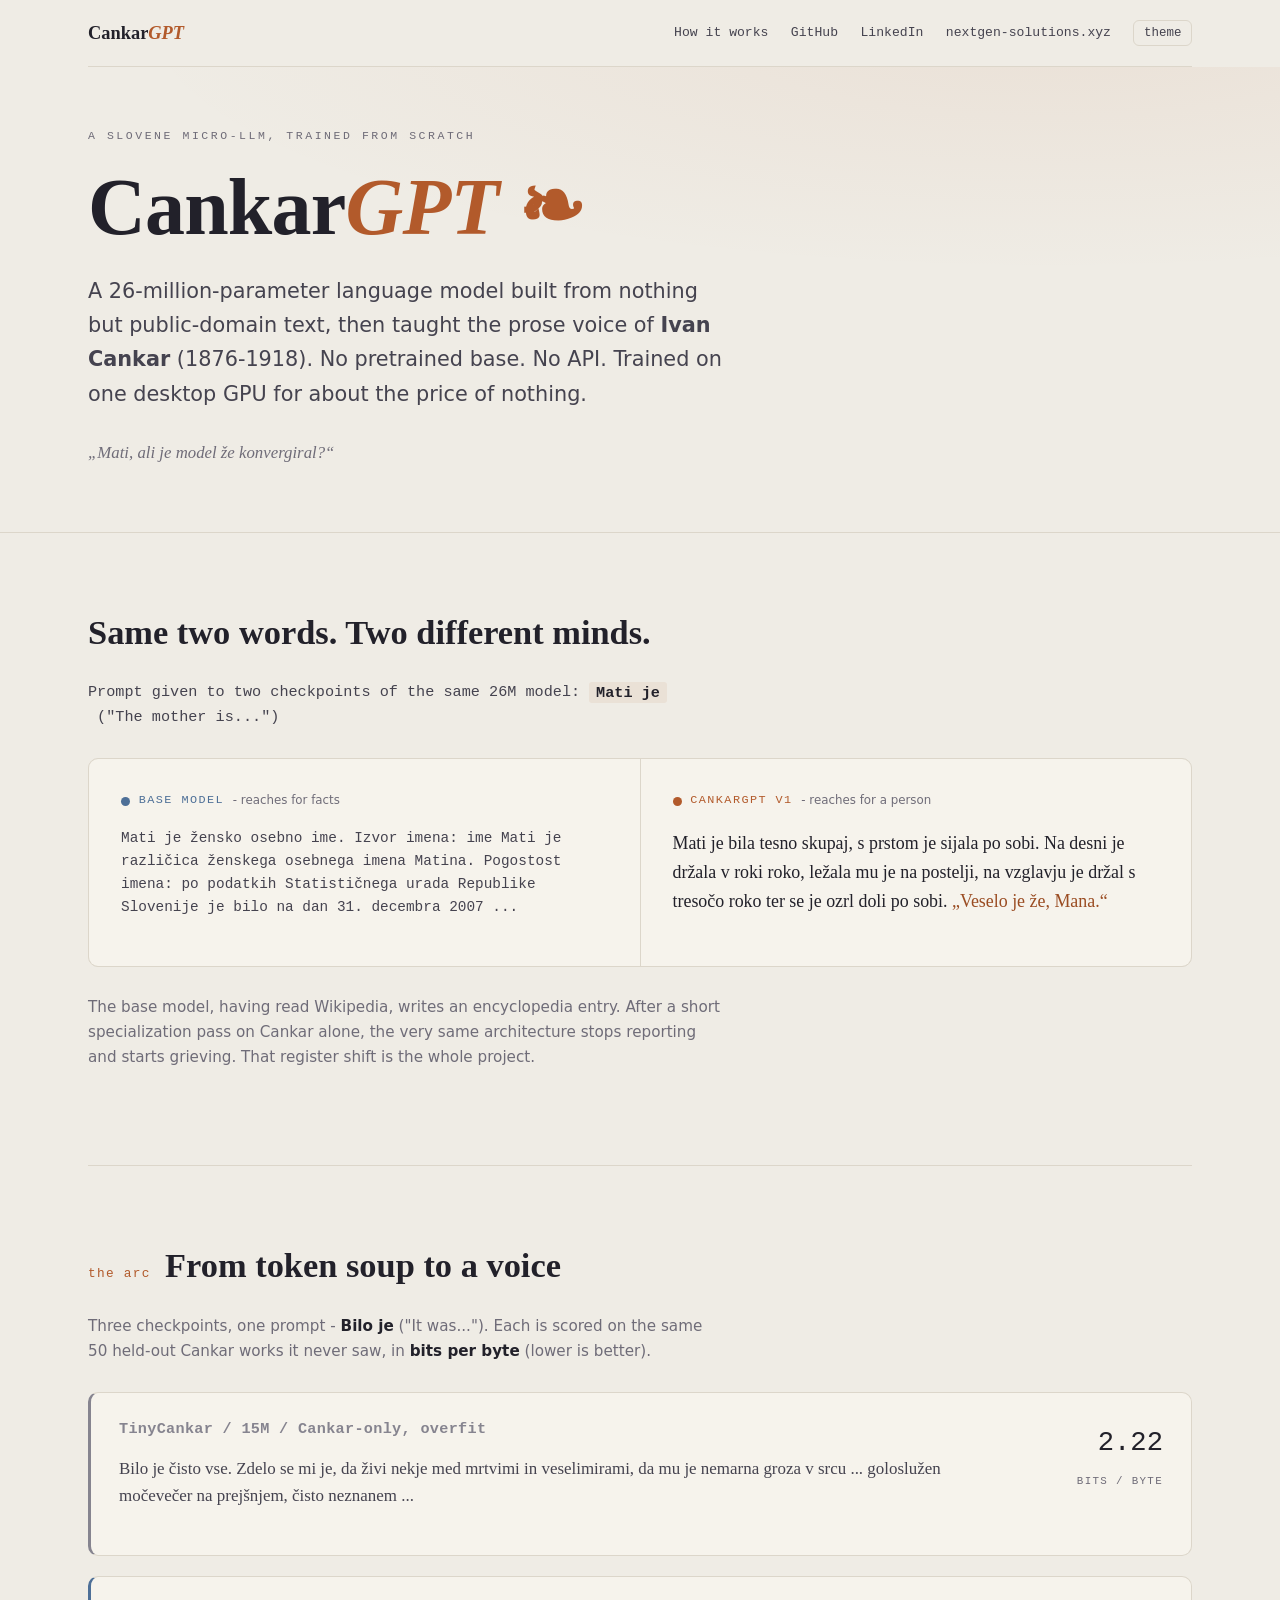
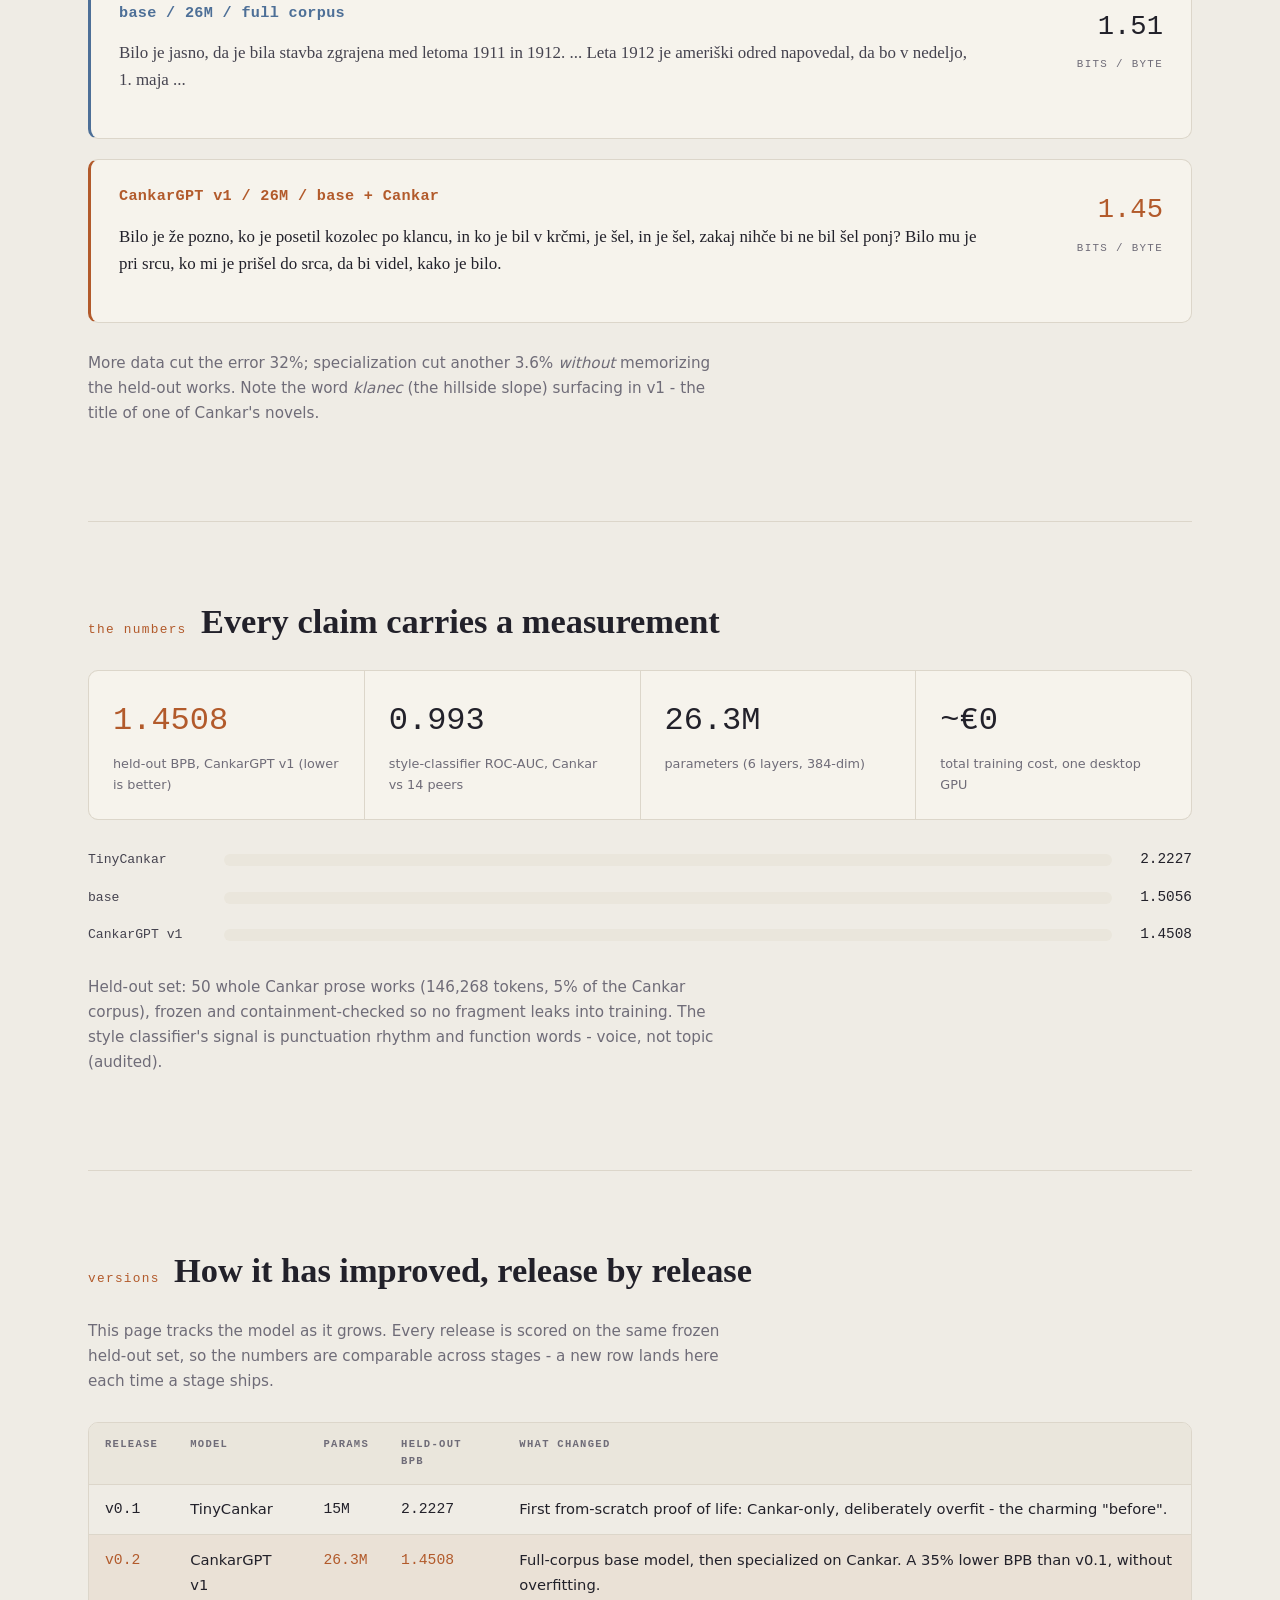
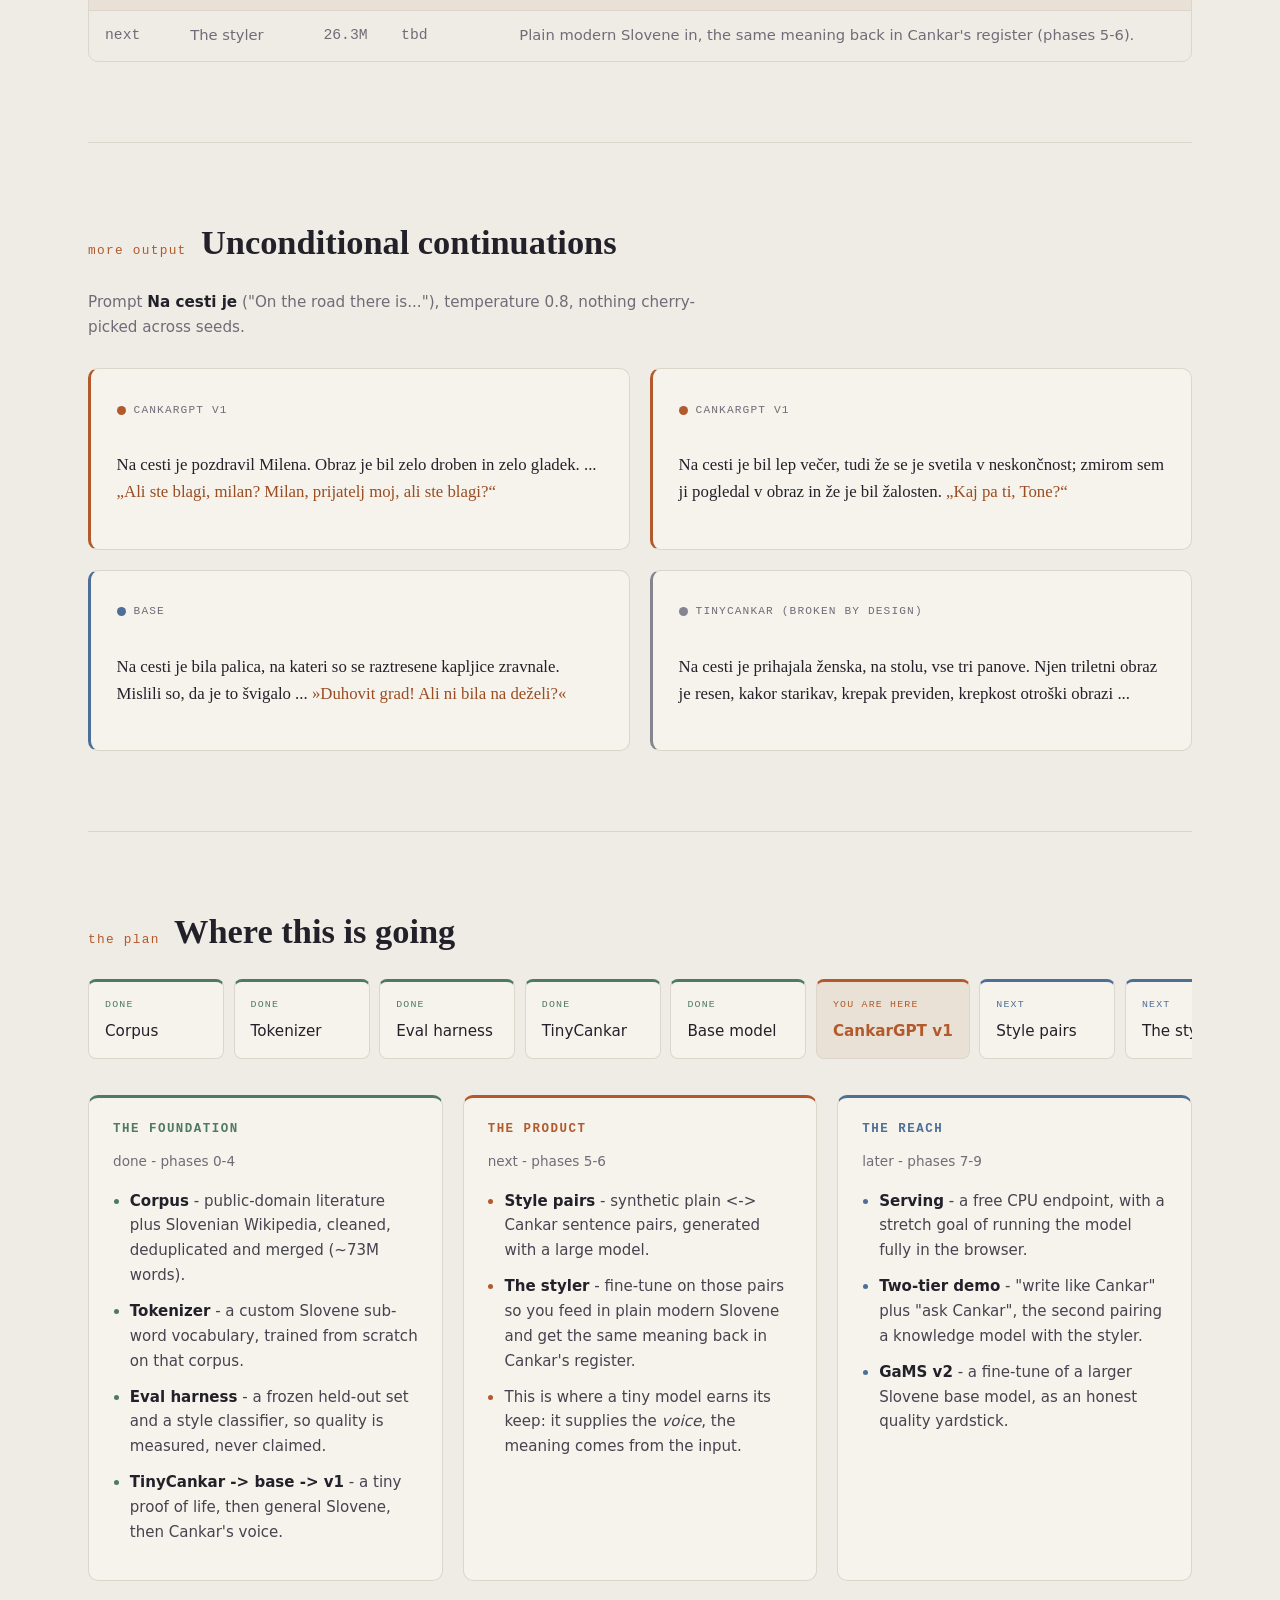
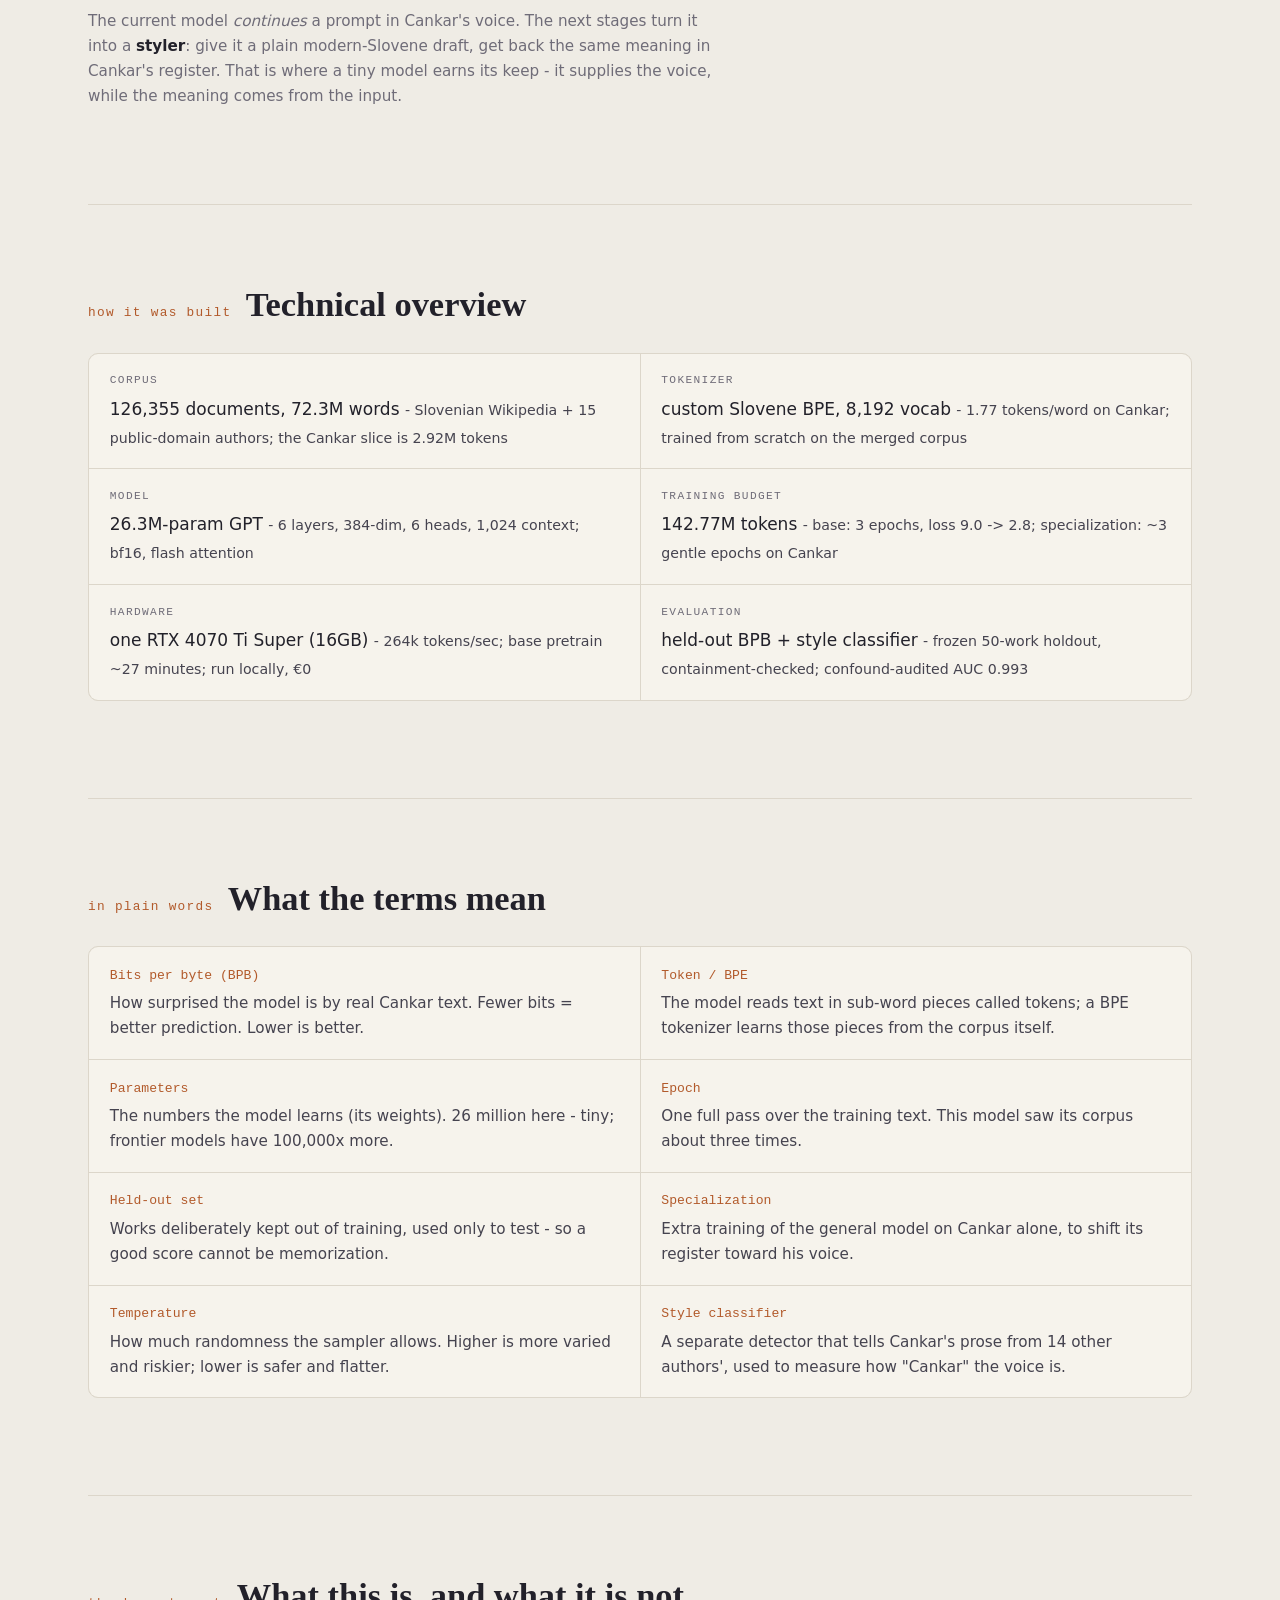
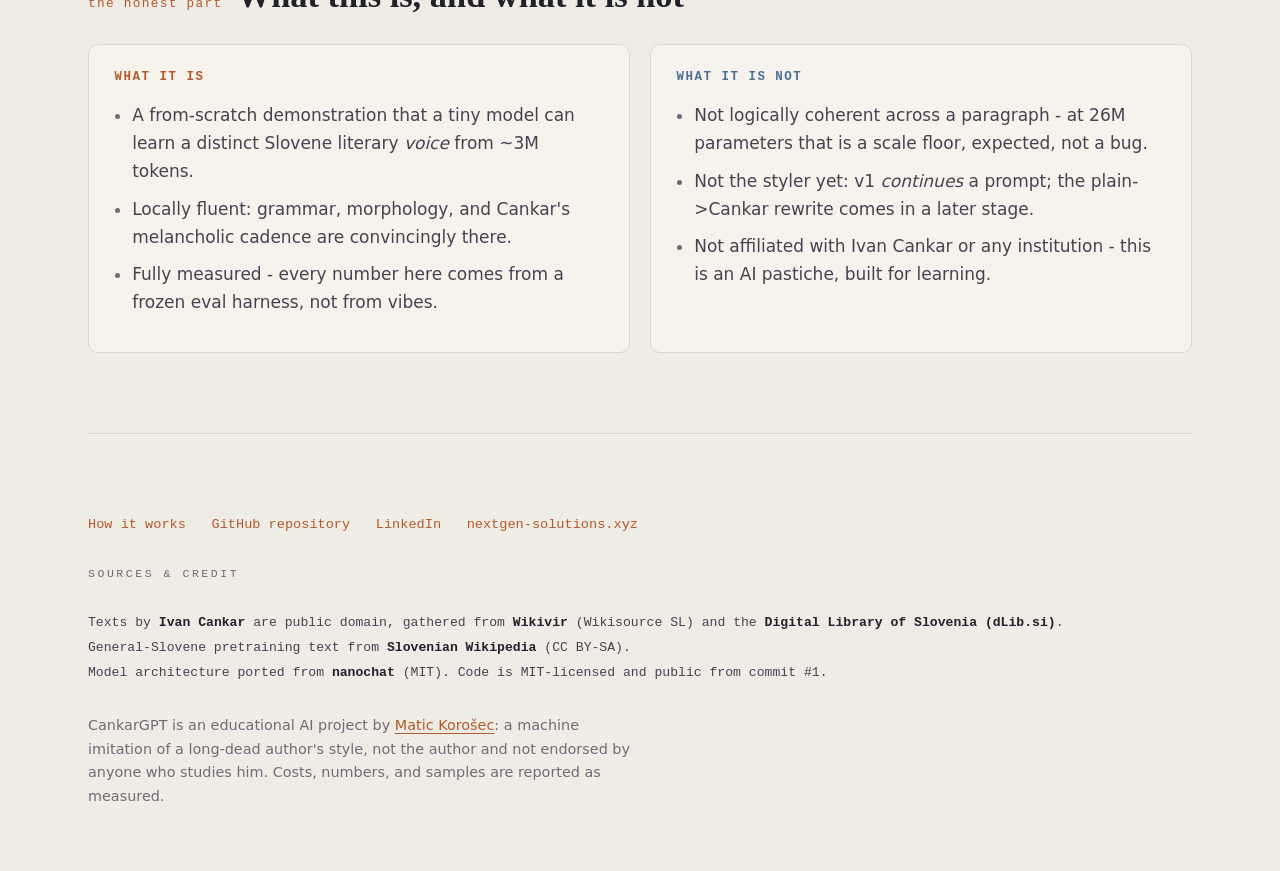
==== commit 48300b31: "DOCS: multi-page site - shared CSS, versions scoreboard, explainer Grows the homepage into a small m" ====
--- a/docs/index.html
+++ b/docs/index.html
@@ -12,183 +12,7 @@
   <meta property="og:description" content="A 26M-parameter Slovene LLM trained from scratch, specialized in Ivan Cankar's prose voice. Same prompt: one model reaches for facts, the other for a person.">
   <meta property="og:url" content="https://cankar-gpt.nextgen-solutions.xyz">
   <meta name="twitter:card" content="summary_large_image">
-  <style>
-  :root {
-    --ground: #14151b; --surface: #1b1d25; --surface-2: #22242f; --line: #2b2d38;
-    --ink: #e7e3d9; --ink-dim: #b4b0a8; --muted: #86848f;
-    --voice: #df8a52; --voice-dim: #c9773f; --voice-wash: rgba(223,138,82,0.10);
-    --machine: #7f9cbb; --machine-wash: rgba(127,156,187,0.10); --broken: #6f6d78;
-    --done: #6f8f77;
-
-    --font-voice: "Iowan Old Style", "Palatino Linotype", Palatino, "Book Antiqua", Georgia, serif;
-    --font-body: system-ui, -apple-system, "Segoe UI", Roboto, Helvetica, Arial, sans-serif;
-    --font-machine: ui-monospace, "SF Mono", "JetBrains Mono", "Cascadia Code", Menlo, Consolas, monospace;
-
-    --measure: 66ch;
-    --pad: clamp(1.1rem, 4vw, 2.5rem);
-    --s1: 0.5rem; --s2: 1rem; --s3: 1.75rem; --s4: 3rem; --s5: 5rem;
-  }
-  @media (prefers-color-scheme: light) {
-    :root {
-      --ground: #efece5; --surface: #f6f3ec; --surface-2: #eae6dc; --line: #dcd6ca;
-      --ink: #22212a; --ink-dim: #45434f; --muted: #6f6c78;
-      --voice: #b25a2b; --voice-dim: #9a4c22; --voice-wash: rgba(178,90,43,0.08);
-      --machine: #4d6f97; --machine-wash: rgba(77,111,151,0.08); --broken: #86848f;
-      --done: #4f7a5f;
-    }
-  }
-  :root[data-theme="dark"] {
-    --ground: #14151b; --surface: #1b1d25; --surface-2: #22242f; --line: #2b2d38;
-    --ink: #e7e3d9; --ink-dim: #b4b0a8; --muted: #86848f;
-    --voice: #df8a52; --voice-dim: #c9773f; --voice-wash: rgba(223,138,82,0.10);
-    --machine: #7f9cbb; --machine-wash: rgba(127,156,187,0.10); --broken: #6f6d78; --done: #6f8f77;
-  }
-  :root[data-theme="light"] {
-    --ground: #efece5; --surface: #f6f3ec; --surface-2: #eae6dc; --line: #dcd6ca;
-    --ink: #22212a; --ink-dim: #45434f; --muted: #6f6c78;
-    --voice: #b25a2b; --voice-dim: #9a4c22; --voice-wash: rgba(178,90,43,0.08);
-    --machine: #4d6f97; --machine-wash: rgba(77,111,151,0.08); --broken: #86848f; --done: #4f7a5f;
-  }
-
-  * { box-sizing: border-box; }
-  html { scroll-behavior: smooth; }
-  @media (prefers-reduced-motion: reduce){ html { scroll-behavior: auto; } }
-  body {
-    margin: 0; background: var(--ground); color: var(--ink);
-    font-family: var(--font-body); font-size: 1.0625rem; line-height: 1.65;
-    -webkit-font-smoothing: antialiased; text-rendering: optimizeLegibility;
-  }
-  .wrap { max-width: 74rem; margin: 0 auto; padding-inline: var(--pad); }
-  .col { max-width: var(--measure); }
-  h1, h2, h3 { text-wrap: balance; line-height: 1.15; margin: 0; }
-  a { color: var(--voice); text-underline-offset: 3px; text-decoration-thickness: 1px; }
-  a:hover { color: var(--voice-dim); }
-  :focus-visible { outline: 2px solid var(--voice); outline-offset: 3px; border-radius: 2px; }
-  .eyebrow { font-family: var(--font-machine); font-size: 0.72rem; letter-spacing: 0.22em; text-transform: uppercase; color: var(--muted); }
-
-  /* ---- nav ---- */
-  nav.bar { display: flex; align-items: center; justify-content: space-between; gap: 1rem; padding-block: 1.1rem; border-bottom: 1px solid var(--line); flex-wrap: wrap; }
-  nav .mark { font-family: var(--font-voice); font-weight: 600; font-size: 1.15rem; }
-  nav .mark .flame { color: var(--voice); font-style: italic; }
-  nav .links { display: flex; align-items: center; gap: 1.4rem; font-family: var(--font-machine); font-size: 0.82rem; }
-  nav .links a { color: var(--ink-dim); text-decoration: none; }
-  nav .links a:hover { color: var(--voice); }
-  .theme-toggle { background: none; border: 1px solid var(--line); color: var(--ink-dim); font-family: var(--font-machine); font-size: 0.78rem; padding: 0.3rem 0.6rem; border-radius: 6px; cursor: pointer; }
-  .theme-toggle:hover { border-color: var(--voice); color: var(--voice); }
-
-  /* ---- header ---- */
-  header.top { padding-block: var(--s4) var(--s4); border-bottom: 1px solid var(--line);
-    background: radial-gradient(120% 90% at 82% -10%, var(--voice-wash), transparent 60%); }
-  .brand { font-family: var(--font-voice); font-weight: 600; font-size: clamp(2.6rem, 8vw, 5rem); letter-spacing: -0.01em; margin-block: var(--s2) var(--s2); }
-  .brand .flame { color: var(--voice); font-style: italic; }
-  .lede { font-size: clamp(1.05rem, 2.4vw, 1.3rem); color: var(--ink-dim); max-width: 48ch; }
-  .epigraph { font-family: var(--font-voice); font-style: italic; color: var(--muted); font-size: 1.05rem; margin-top: var(--s3); }
-  @keyframes flicker { 0%,100%{opacity:1;} 45%{opacity:0.82;} 70%{opacity:0.94;} }
-  .flame-mark { display:inline-block; animation: flicker 4.5s ease-in-out infinite; color: var(--voice); }
-  @media (prefers-reduced-motion: reduce){ .flame-mark { animation: none; } }
-
-  section { padding-block: var(--s5); border-bottom: 1px solid var(--line); }
-  .kicker { display: flex; align-items: baseline; gap: 0.9rem; margin-bottom: var(--s3); }
-  .kicker h2 { font-family: var(--font-voice); font-weight: 600; font-size: clamp(1.5rem, 4vw, 2.15rem); }
-  .kicker .num { font-family: var(--font-machine); font-size: 0.8rem; color: var(--voice); letter-spacing: 0.1em; padding-top: 0.4rem; }
-  .note { color: var(--muted); font-size: 0.95rem; }
-
-  .prompt-line { font-family: var(--font-machine); font-size: 0.95rem; color: var(--ink-dim); margin-bottom: var(--s3); }
-  .prompt-line b { color: var(--ink); background: var(--voice-wash); padding: 0.1em 0.45em; border-radius: 3px; }
-  .fork { display: grid; grid-template-columns: 1fr 1fr; gap: 1px; background: var(--line); border: 1px solid var(--line); border-radius: 10px; overflow: hidden; }
-  @media (max-width: 720px) { .fork { grid-template-columns: 1fr; } }
-  .panel { background: var(--surface); padding: clamp(1.1rem, 3vw, 2rem); }
-  .panel .tag { display: flex; align-items: center; gap: 0.55rem; font-family: var(--font-machine); font-size: 0.74rem; letter-spacing: 0.12em; text-transform: uppercase; margin-bottom: var(--s2); }
-  .dot { width: 9px; height: 9px; border-radius: 50%; flex: none; }
-  .panel.machine .dot { background: var(--machine); } .panel.voice .dot { background: var(--voice); }
-  .panel.machine .tag { color: var(--machine); } .panel.voice .tag { color: var(--voice); }
-  .panel .verdict { color: var(--muted); text-transform: none; letter-spacing: 0; font-family: var(--font-body); }
-  .out-machine { font-family: var(--font-machine); font-size: 0.9rem; line-height: 1.6; color: var(--ink-dim); }
-  .out-voice { font-family: var(--font-voice); font-size: 1.12rem; line-height: 1.62; }
-  .out-voice .q, .said .q { color: var(--voice-dim); }
-  .fork-foot { margin-top: var(--s3); }
-
-  .arc { display: grid; gap: 1.25rem; }
-  .stage { display: grid; grid-template-columns: minmax(0,1fr) auto; gap: 1.25rem 2rem; align-items: start; padding: clamp(1.1rem,3vw,1.75rem); background: var(--surface); border: 1px solid var(--line); border-radius: 10px; border-left: 3px solid var(--stage, var(--broken)); }
-  @media (max-width: 640px){ .stage { grid-template-columns: 1fr; } }
-  .stage.tiny { --stage: var(--broken); } .stage.base { --stage: var(--machine); } .stage.v1 { --stage: var(--voice); }
-  .stage h3 { font-family: var(--font-machine); font-size: 0.95rem; letter-spacing: 0.02em; margin-bottom: 0.5rem; }
-  .stage .who { color: var(--stage, var(--ink)); }
-  .stage .said { font-family: var(--font-voice); font-size: 1.06rem; line-height: 1.6; color: var(--ink-dim); }
-  .stage.v1 .said { color: var(--ink); }
-  .metric { text-align: right; font-family: var(--font-machine); min-width: 8.5rem; }
-  .metric .big { font-size: 1.7rem; color: var(--ink); font-variant-numeric: tabular-nums; display:block; }
-  .metric.v1 .big { color: var(--voice); }
-  .metric .lbl { font-size: 0.68rem; letter-spacing: 0.12em; text-transform: uppercase; color: var(--muted); }
-
-  .stats { display: grid; grid-template-columns: repeat(4, 1fr); gap: 1px; background: var(--line); border:1px solid var(--line); border-radius: 10px; overflow: hidden; }
-  @media (max-width: 720px){ .stats { grid-template-columns: repeat(2,1fr);} }
-  .stat { background: var(--surface); padding: clamp(1rem,3vw,1.5rem); }
-  .stat .v { font-family: var(--font-machine); font-size: clamp(1.5rem,4vw,2rem); font-variant-numeric: tabular-nums; color: var(--ink); }
-  .stat.hi .v { color: var(--voice); }
-  .stat .k { font-size: 0.8rem; color: var(--muted); margin-top: 0.35rem; }
-  .bars { margin-top: var(--s3); display: grid; gap: 0.85rem; }
-  .bar-row { display: grid; grid-template-columns: 7.5rem 1fr 4rem; align-items: center; gap: 1rem; }
-  @media (max-width:520px){ .bar-row{ grid-template-columns: 6rem 1fr 3.4rem; } }
-  .bar-row .name { font-family: var(--font-machine); font-size: 0.82rem; color: var(--ink-dim); }
-  .track { height: 12px; background: var(--surface-2); border-radius: 6px; overflow: hidden; }
-  .fill { height: 100%; border-radius: 6px; }
-  .fill.tiny { background: var(--broken); } .fill.base { background: var(--machine); } .fill.v1 { background: var(--voice); }
-  .bar-row .val { font-family: var(--font-machine); font-variant-numeric: tabular-nums; text-align: right; font-size: 0.9rem; }
-
-  .gallery { display: grid; grid-template-columns: repeat(2,1fr); gap: 1.25rem; }
-  @media (max-width: 720px){ .gallery { grid-template-columns: 1fr; } }
-  .card { background: var(--surface); border: 1px solid var(--line); border-radius: 10px; padding: clamp(1.1rem,3vw,1.6rem); }
-  .card .chip { display: inline-flex; align-items: center; gap: 0.5rem; font-family: var(--font-machine); font-size: 0.7rem; letter-spacing: 0.1em; text-transform: uppercase; color: var(--muted); margin-bottom: var(--s2); }
-  .card .said { font-family: var(--font-voice); font-size: 1.05rem; line-height: 1.6; }
-  .card.v1 { border-left: 3px solid var(--voice); } .card.base { border-left: 3px solid var(--machine); } .card.tiny { border-left: 3px solid var(--broken); }
-
-  /* ---- roadmap strip ---- */
-  .road { display: flex; gap: 0.6rem; overflow-x: auto; padding-bottom: 0.5rem; }
-  .phase { flex: 1 0 auto; min-width: 8.5rem; background: var(--surface); border: 1px solid var(--line); border-top: 3px solid var(--pc, var(--muted)); border-radius: 8px; padding: 0.9rem 1rem; }
-  .phase.done { --pc: var(--done); } .phase.now { --pc: var(--voice); background: var(--voice-wash); } .phase.next { --pc: var(--machine); } .phase.later { --pc: var(--muted); }
-  .phase .p-st { font-family: var(--font-machine); font-size: 0.62rem; letter-spacing: 0.12em; text-transform: uppercase; color: var(--pc, var(--muted)); }
-  .phase .p-nm { margin-top: 0.35rem; font-size: 0.95rem; color: var(--ink); }
-  .phase.now .p-nm { color: var(--voice); font-weight: 600; }
-  .rm-groups { display: grid; grid-template-columns: repeat(3, 1fr); gap: 1.25rem; margin-top: var(--s3); }
-  @media (max-width: 780px){ .rm-groups { grid-template-columns: 1fr; } }
-  .rm-group { background: var(--surface); border: 1px solid var(--line); border-radius: 10px; padding: clamp(1.1rem,3vw,1.5rem); border-top: 3px solid var(--gc, var(--muted)); }
-  .rm-group.done { --gc: var(--done); } .rm-group.next { --gc: var(--voice); } .rm-group.later { --gc: var(--machine); }
-  .rm-group h3 { font-family: var(--font-machine); font-size: 0.78rem; letter-spacing: 0.12em; text-transform: uppercase; color: var(--gc, var(--ink)); margin-bottom: 0.3rem; }
-  .rm-group .g-sub { font-size: 0.85rem; color: var(--muted); margin-bottom: var(--s2); }
-  .rm-group ul { margin: 0; padding-left: 1.05rem; }
-  .rm-group li { margin-bottom: 0.7rem; color: var(--ink-dim); font-size: 0.94rem; }
-  .rm-group li b { color: var(--ink); font-weight: 600; }
-  .rm-group li::marker { color: var(--gc, var(--muted)); }
-
-  /* ---- glossary ---- */
-  .glossary { display: grid; grid-template-columns: repeat(2, minmax(0,1fr)); gap: 1px; background: var(--line); border: 1px solid var(--line); border-radius: 10px; overflow: hidden; }
-  @media (max-width: 640px){ .glossary { grid-template-columns: 1fr; } }
-  .glossary div { background: var(--surface); padding: 1.1rem 1.3rem; }
-  .glossary dt { font-family: var(--font-machine); font-size: 0.82rem; color: var(--voice); margin-bottom: 0.3rem; }
-  .glossary dd { margin: 0; color: var(--ink-dim); font-size: 0.95rem; }
-
-  .spec { display: grid; grid-template-columns: repeat(2, minmax(0,1fr)); gap: 1px; background: var(--line); border: 1px solid var(--line); border-radius: 10px; overflow: hidden; }
-  @media (max-width: 640px){ .spec { grid-template-columns: 1fr; } }
-  .spec div { background: var(--surface); padding: 1.1rem 1.3rem; }
-  .spec dt { font-family: var(--font-machine); font-size: 0.7rem; letter-spacing: 0.12em; text-transform: uppercase; color: var(--muted); margin-bottom: 0.3rem; }
-  .spec dd { margin: 0; color: var(--ink); } .spec dd small { color: var(--ink-dim); }
-
-  .honesty { display: grid; grid-template-columns: 1fr 1fr; gap: 1.25rem; }
-  @media (max-width: 640px){ .honesty { grid-template-columns: 1fr; } }
-  .honesty .box { padding: clamp(1.1rem,3vw,1.6rem); border-radius: 10px; border: 1px solid var(--line); background: var(--surface); }
-  .honesty .box h3 { font-family: var(--font-machine); font-size: 0.78rem; letter-spacing: 0.12em; text-transform: uppercase; margin-bottom: var(--s2); }
-  .honesty .is h3 { color: var(--voice); } .honesty .isnot h3 { color: var(--machine); }
-  .honesty ul { margin: 0; padding-left: 1.1rem; }
-  .honesty li { margin-bottom: 0.6rem; color: var(--ink-dim); } .honesty li::marker { color: var(--muted); }
-
-  footer { padding-block: var(--s5) var(--s4); }
-  .foot-links { display: flex; gap: 1.6rem; flex-wrap: wrap; font-family: var(--font-machine); font-size: 0.85rem; margin-bottom: var(--s3); }
-  .foot-links a { color: var(--voice); text-decoration: none; } .foot-links a:hover { text-decoration: underline; }
-  footer .disclaim { color: var(--muted); font-size: 0.9rem; max-width: 60ch; }
-  .sources { font-family: var(--font-machine); font-size: 0.82rem; color: var(--ink-dim); margin-top: var(--s3); line-height: 1.9; }
-  .sources b { color: var(--ink); font-weight: 600; }
-  </style>
+  <link rel="stylesheet" href="style.css">
 </head>
 <body>
 
@@ -196,6 +20,7 @@
   <nav class="bar">
     <span class="mark">Cankar<span class="flame">GPT</span></span>
     <span class="links">
+      <a href="how-it-works.html">How it works</a>
       <a href="https://github.com/Mult1Hunter/cankar-gpt">GitHub</a>
       <!-- TODO: replace with the real LinkedIn profile URL before going live -->
       <a href="https://www.linkedin.com/in/LINKEDIN-HANDLE">LinkedIn</a>
@@ -290,6 +115,23 @@
       (146,268 tokens, 5% of the Cankar corpus), frozen and containment-checked so no fragment leaks
       into training. The style classifier's signal is punctuation rhythm and function words - voice,
       not topic (audited).</p>
+  </section>
+
+  <section>
+    <div class="kicker"><span class="num">versions</span><h2>How it has improved, release by release</h2></div>
+    <p class="note col" style="margin-bottom:var(--s3)">This page tracks the model as it grows. Every
+      release is scored on the same frozen held-out set, so the numbers are comparable across stages -
+      a new row lands here each time a stage ships.</p>
+    <div class="tbl-wrap">
+      <table class="tbl">
+        <thead><tr><th>Release</th><th>Model</th><th>Params</th><th>Held-out BPB</th><th>What changed</th></tr></thead>
+        <tbody>
+          <tr><td class="mono">v0.1</td><td>TinyCankar</td><td class="mono">15M</td><td class="mono">2.2227</td><td>First from-scratch proof of life: Cankar-only, deliberately overfit - the charming "before".</td></tr>
+          <tr class="current"><td class="mono">v0.2</td><td>CankarGPT v1</td><td class="mono">26.3M</td><td class="mono">1.4508</td><td>Full-corpus base model, then specialized on Cankar. A 35% lower BPB than v0.1, without overfitting.</td></tr>
+          <tr class="upcoming"><td class="mono">next</td><td>The styler</td><td class="mono">26.3M</td><td class="mono">tbd</td><td>Plain modern Slovene in, the same meaning back in Cankar's register (phases 5-6).</td></tr>
+        </tbody>
+      </table>
+    </div>
   </section>
 
   <section>
@@ -409,6 +251,7 @@
 
   <footer>
     <div class="foot-links">
+      <a href="how-it-works.html">How it works</a>
       <a href="https://github.com/Mult1Hunter/cankar-gpt">GitHub repository</a>
       <a href="https://www.linkedin.com/in/LINKEDIN-HANDLE">LinkedIn</a>
       <a href="https://nextgen-solutions.xyz">nextgen-solutions.xyz</a>
--- a/docs/style.css
+++ b/docs/style.css
@@ -0,0 +1,203 @@
+  :root {
+    --ground: #14151b; --surface: #1b1d25; --surface-2: #22242f; --line: #2b2d38;
+    --ink: #e7e3d9; --ink-dim: #b4b0a8; --muted: #86848f;
+    --voice: #df8a52; --voice-dim: #c9773f; --voice-wash: rgba(223,138,82,0.10);
+    --machine: #7f9cbb; --machine-wash: rgba(127,156,187,0.10); --broken: #6f6d78;
+    --done: #6f8f77;
+
+    --font-voice: "Iowan Old Style", "Palatino Linotype", Palatino, "Book Antiqua", Georgia, serif;
+    --font-body: system-ui, -apple-system, "Segoe UI", Roboto, Helvetica, Arial, sans-serif;
+    --font-machine: ui-monospace, "SF Mono", "JetBrains Mono", "Cascadia Code", Menlo, Consolas, monospace;
+
+    --measure: 66ch;
+    --pad: clamp(1.1rem, 4vw, 2.5rem);
+    --s1: 0.5rem; --s2: 1rem; --s3: 1.75rem; --s4: 3rem; --s5: 5rem;
+  }
+  @media (prefers-color-scheme: light) {
+    :root {
+      --ground: #efece5; --surface: #f6f3ec; --surface-2: #eae6dc; --line: #dcd6ca;
+      --ink: #22212a; --ink-dim: #45434f; --muted: #6f6c78;
+      --voice: #b25a2b; --voice-dim: #9a4c22; --voice-wash: rgba(178,90,43,0.08);
+      --machine: #4d6f97; --machine-wash: rgba(77,111,151,0.08); --broken: #86848f;
+      --done: #4f7a5f;
+    }
+  }
+  :root[data-theme="dark"] {
+    --ground: #14151b; --surface: #1b1d25; --surface-2: #22242f; --line: #2b2d38;
+    --ink: #e7e3d9; --ink-dim: #b4b0a8; --muted: #86848f;
+    --voice: #df8a52; --voice-dim: #c9773f; --voice-wash: rgba(223,138,82,0.10);
+    --machine: #7f9cbb; --machine-wash: rgba(127,156,187,0.10); --broken: #6f6d78; --done: #6f8f77;
+  }
+  :root[data-theme="light"] {
+    --ground: #efece5; --surface: #f6f3ec; --surface-2: #eae6dc; --line: #dcd6ca;
+    --ink: #22212a; --ink-dim: #45434f; --muted: #6f6c78;
+    --voice: #b25a2b; --voice-dim: #9a4c22; --voice-wash: rgba(178,90,43,0.08);
+    --machine: #4d6f97; --machine-wash: rgba(77,111,151,0.08); --broken: #86848f; --done: #4f7a5f;
+  }
+
+  * { box-sizing: border-box; }
+  html { scroll-behavior: smooth; }
+  @media (prefers-reduced-motion: reduce){ html { scroll-behavior: auto; } }
+  body {
+    margin: 0; background: var(--ground); color: var(--ink);
+    font-family: var(--font-body); font-size: 1.0625rem; line-height: 1.65;
+    -webkit-font-smoothing: antialiased; text-rendering: optimizeLegibility;
+  }
+  .wrap { max-width: 74rem; margin: 0 auto; padding-inline: var(--pad); }
+  .col { max-width: var(--measure); }
+  h1, h2, h3 { text-wrap: balance; line-height: 1.15; margin: 0; }
+  a { color: var(--voice); text-underline-offset: 3px; text-decoration-thickness: 1px; }
+  a:hover { color: var(--voice-dim); }
+  :focus-visible { outline: 2px solid var(--voice); outline-offset: 3px; border-radius: 2px; }
+  .eyebrow { font-family: var(--font-machine); font-size: 0.72rem; letter-spacing: 0.22em; text-transform: uppercase; color: var(--muted); }
+
+  /* ---- nav ---- */
+  nav.bar { display: flex; align-items: center; justify-content: space-between; gap: 1rem; padding-block: 1.1rem; border-bottom: 1px solid var(--line); flex-wrap: wrap; }
+  nav .mark { font-family: var(--font-voice); font-weight: 600; font-size: 1.15rem; }
+  nav .mark .flame { color: var(--voice); font-style: italic; }
+  nav .links { display: flex; align-items: center; gap: 1.4rem; font-family: var(--font-machine); font-size: 0.82rem; }
+  nav .links a { color: var(--ink-dim); text-decoration: none; }
+  nav .links a:hover { color: var(--voice); }
+  .theme-toggle { background: none; border: 1px solid var(--line); color: var(--ink-dim); font-family: var(--font-machine); font-size: 0.78rem; padding: 0.3rem 0.6rem; border-radius: 6px; cursor: pointer; }
+  .theme-toggle:hover { border-color: var(--voice); color: var(--voice); }
+
+  /* ---- header ---- */
+  header.top { padding-block: var(--s4) var(--s4); border-bottom: 1px solid var(--line);
+    background: radial-gradient(120% 90% at 82% -10%, var(--voice-wash), transparent 60%); }
+  .brand { font-family: var(--font-voice); font-weight: 600; font-size: clamp(2.6rem, 8vw, 5rem); letter-spacing: -0.01em; margin-block: var(--s2) var(--s2); }
+  .brand .flame { color: var(--voice); font-style: italic; }
+  .lede { font-size: clamp(1.05rem, 2.4vw, 1.3rem); color: var(--ink-dim); max-width: 48ch; }
+  .epigraph { font-family: var(--font-voice); font-style: italic; color: var(--muted); font-size: 1.05rem; margin-top: var(--s3); }
+  @keyframes flicker { 0%,100%{opacity:1;} 45%{opacity:0.82;} 70%{opacity:0.94;} }
+  .flame-mark { display:inline-block; animation: flicker 4.5s ease-in-out infinite; color: var(--voice); }
+  @media (prefers-reduced-motion: reduce){ .flame-mark { animation: none; } }
+
+  section { padding-block: var(--s5); border-bottom: 1px solid var(--line); }
+  .kicker { display: flex; align-items: baseline; gap: 0.9rem; margin-bottom: var(--s3); }
+  .kicker h2 { font-family: var(--font-voice); font-weight: 600; font-size: clamp(1.5rem, 4vw, 2.15rem); }
+  .kicker .num { font-family: var(--font-machine); font-size: 0.8rem; color: var(--voice); letter-spacing: 0.1em; padding-top: 0.4rem; }
+  .note { color: var(--muted); font-size: 0.95rem; }
+
+  .prompt-line { font-family: var(--font-machine); font-size: 0.95rem; color: var(--ink-dim); margin-bottom: var(--s3); }
+  .prompt-line b { color: var(--ink); background: var(--voice-wash); padding: 0.1em 0.45em; border-radius: 3px; }
+  .fork { display: grid; grid-template-columns: 1fr 1fr; gap: 1px; background: var(--line); border: 1px solid var(--line); border-radius: 10px; overflow: hidden; }
+  @media (max-width: 720px) { .fork { grid-template-columns: 1fr; } }
+  .panel { background: var(--surface); padding: clamp(1.1rem, 3vw, 2rem); }
+  .panel .tag { display: flex; align-items: center; gap: 0.55rem; font-family: var(--font-machine); font-size: 0.74rem; letter-spacing: 0.12em; text-transform: uppercase; margin-bottom: var(--s2); }
+  .dot { width: 9px; height: 9px; border-radius: 50%; flex: none; }
+  .panel.machine .dot { background: var(--machine); } .panel.voice .dot { background: var(--voice); }
+  .panel.machine .tag { color: var(--machine); } .panel.voice .tag { color: var(--voice); }
+  .panel .verdict { color: var(--muted); text-transform: none; letter-spacing: 0; font-family: var(--font-body); }
+  .out-machine { font-family: var(--font-machine); font-size: 0.9rem; line-height: 1.6; color: var(--ink-dim); }
+  .out-voice { font-family: var(--font-voice); font-size: 1.12rem; line-height: 1.62; }
+  .out-voice .q, .said .q { color: var(--voice-dim); }
+  .fork-foot { margin-top: var(--s3); }
+
+  .arc { display: grid; gap: 1.25rem; }
+  .stage { display: grid; grid-template-columns: minmax(0,1fr) auto; gap: 1.25rem 2rem; align-items: start; padding: clamp(1.1rem,3vw,1.75rem); background: var(--surface); border: 1px solid var(--line); border-radius: 10px; border-left: 3px solid var(--stage, var(--broken)); }
+  @media (max-width: 640px){ .stage { grid-template-columns: 1fr; } }
+  .stage.tiny { --stage: var(--broken); } .stage.base { --stage: var(--machine); } .stage.v1 { --stage: var(--voice); }
+  .stage h3 { font-family: var(--font-machine); font-size: 0.95rem; letter-spacing: 0.02em; margin-bottom: 0.5rem; }
+  .stage .who { color: var(--stage, var(--ink)); }
+  .stage .said { font-family: var(--font-voice); font-size: 1.06rem; line-height: 1.6; color: var(--ink-dim); }
+  .stage.v1 .said { color: var(--ink); }
+  .metric { text-align: right; font-family: var(--font-machine); min-width: 8.5rem; }
+  .metric .big { font-size: 1.7rem; color: var(--ink); font-variant-numeric: tabular-nums; display:block; }
+  .metric.v1 .big { color: var(--voice); }
+  .metric .lbl { font-size: 0.68rem; letter-spacing: 0.12em; text-transform: uppercase; color: var(--muted); }
+
+  .stats { display: grid; grid-template-columns: repeat(4, 1fr); gap: 1px; background: var(--line); border:1px solid var(--line); border-radius: 10px; overflow: hidden; }
+  @media (max-width: 720px){ .stats { grid-template-columns: repeat(2,1fr);} }
+  .stat { background: var(--surface); padding: clamp(1rem,3vw,1.5rem); }
+  .stat .v { font-family: var(--font-machine); font-size: clamp(1.5rem,4vw,2rem); font-variant-numeric: tabular-nums; color: var(--ink); }
+  .stat.hi .v { color: var(--voice); }
+  .stat .k { font-size: 0.8rem; color: var(--muted); margin-top: 0.35rem; }
+  .bars { margin-top: var(--s3); display: grid; gap: 0.85rem; }
+  .bar-row { display: grid; grid-template-columns: 7.5rem 1fr 4rem; align-items: center; gap: 1rem; }
+  @media (max-width:520px){ .bar-row{ grid-template-columns: 6rem 1fr 3.4rem; } }
+  .bar-row .name { font-family: var(--font-machine); font-size: 0.82rem; color: var(--ink-dim); }
+  .track { height: 12px; background: var(--surface-2); border-radius: 6px; overflow: hidden; }
+  .fill { height: 100%; border-radius: 6px; }
+  .fill.tiny { background: var(--broken); } .fill.base { background: var(--machine); } .fill.v1 { background: var(--voice); }
+  .bar-row .val { font-family: var(--font-machine); font-variant-numeric: tabular-nums; text-align: right; font-size: 0.9rem; }
+
+  .gallery { display: grid; grid-template-columns: repeat(2,1fr); gap: 1.25rem; }
+  @media (max-width: 720px){ .gallery { grid-template-columns: 1fr; } }
+  .card { background: var(--surface); border: 1px solid var(--line); border-radius: 10px; padding: clamp(1.1rem,3vw,1.6rem); }
+  .card .chip { display: inline-flex; align-items: center; gap: 0.5rem; font-family: var(--font-machine); font-size: 0.7rem; letter-spacing: 0.1em; text-transform: uppercase; color: var(--muted); margin-bottom: var(--s2); }
+  .card .said { font-family: var(--font-voice); font-size: 1.05rem; line-height: 1.6; }
+  .card.v1 { border-left: 3px solid var(--voice); } .card.base { border-left: 3px solid var(--machine); } .card.tiny { border-left: 3px solid var(--broken); }
+
+  /* ---- roadmap strip ---- */
+  .road { display: flex; gap: 0.6rem; overflow-x: auto; padding-bottom: 0.5rem; }
+  .phase { flex: 1 0 auto; min-width: 8.5rem; background: var(--surface); border: 1px solid var(--line); border-top: 3px solid var(--pc, var(--muted)); border-radius: 8px; padding: 0.9rem 1rem; }
+  .phase.done { --pc: var(--done); } .phase.now { --pc: var(--voice); background: var(--voice-wash); } .phase.next { --pc: var(--machine); } .phase.later { --pc: var(--muted); }
+  .phase .p-st { font-family: var(--font-machine); font-size: 0.62rem; letter-spacing: 0.12em; text-transform: uppercase; color: var(--pc, var(--muted)); }
+  .phase .p-nm { margin-top: 0.35rem; font-size: 0.95rem; color: var(--ink); }
+  .phase.now .p-nm { color: var(--voice); font-weight: 600; }
+  .rm-groups { display: grid; grid-template-columns: repeat(3, 1fr); gap: 1.25rem; margin-top: var(--s3); }
+  @media (max-width: 780px){ .rm-groups { grid-template-columns: 1fr; } }
+  .rm-group { background: var(--surface); border: 1px solid var(--line); border-radius: 10px; padding: clamp(1.1rem,3vw,1.5rem); border-top: 3px solid var(--gc, var(--muted)); }
+  .rm-group.done { --gc: var(--done); } .rm-group.next { --gc: var(--voice); } .rm-group.later { --gc: var(--machine); }
+  .rm-group h3 { font-family: var(--font-machine); font-size: 0.78rem; letter-spacing: 0.12em; text-transform: uppercase; color: var(--gc, var(--ink)); margin-bottom: 0.3rem; }
+  .rm-group .g-sub { font-size: 0.85rem; color: var(--muted); margin-bottom: var(--s2); }
+  .rm-group ul { margin: 0; padding-left: 1.05rem; }
+  .rm-group li { margin-bottom: 0.7rem; color: var(--ink-dim); font-size: 0.94rem; }
+  .rm-group li b { color: var(--ink); font-weight: 600; }
+  .rm-group li::marker { color: var(--gc, var(--muted)); }
+
+  /* ---- glossary ---- */
+  .glossary { display: grid; grid-template-columns: repeat(2, minmax(0,1fr)); gap: 1px; background: var(--line); border: 1px solid var(--line); border-radius: 10px; overflow: hidden; }
+  @media (max-width: 640px){ .glossary { grid-template-columns: 1fr; } }
+  .glossary div { background: var(--surface); padding: 1.1rem 1.3rem; }
+  .glossary dt { font-family: var(--font-machine); font-size: 0.82rem; color: var(--voice); margin-bottom: 0.3rem; }
+  .glossary dd { margin: 0; color: var(--ink-dim); font-size: 0.95rem; }
+
+  .spec { display: grid; grid-template-columns: repeat(2, minmax(0,1fr)); gap: 1px; background: var(--line); border: 1px solid var(--line); border-radius: 10px; overflow: hidden; }
+  @media (max-width: 640px){ .spec { grid-template-columns: 1fr; } }
+  .spec div { background: var(--surface); padding: 1.1rem 1.3rem; }
+  .spec dt { font-family: var(--font-machine); font-size: 0.7rem; letter-spacing: 0.12em; text-transform: uppercase; color: var(--muted); margin-bottom: 0.3rem; }
+  .spec dd { margin: 0; color: var(--ink); } .spec dd small { color: var(--ink-dim); }
+
+  .honesty { display: grid; grid-template-columns: 1fr 1fr; gap: 1.25rem; }
+  @media (max-width: 640px){ .honesty { grid-template-columns: 1fr; } }
+  .honesty .box { padding: clamp(1.1rem,3vw,1.6rem); border-radius: 10px; border: 1px solid var(--line); background: var(--surface); }
+  .honesty .box h3 { font-family: var(--font-machine); font-size: 0.78rem; letter-spacing: 0.12em; text-transform: uppercase; margin-bottom: var(--s2); }
+  .honesty .is h3 { color: var(--voice); } .honesty .isnot h3 { color: var(--machine); }
+  .honesty ul { margin: 0; padding-left: 1.1rem; }
+  .honesty li { margin-bottom: 0.6rem; color: var(--ink-dim); } .honesty li::marker { color: var(--muted); }
+
+  footer { padding-block: var(--s5) var(--s4); }
+  .foot-links { display: flex; gap: 1.6rem; flex-wrap: wrap; font-family: var(--font-machine); font-size: 0.85rem; margin-bottom: var(--s3); }
+  .foot-links a { color: var(--voice); text-decoration: none; } .foot-links a:hover { text-decoration: underline; }
+  footer .disclaim { color: var(--muted); font-size: 0.9rem; max-width: 60ch; }
+  .sources { font-family: var(--font-machine); font-size: 0.82rem; color: var(--ink-dim); margin-top: var(--s3); line-height: 1.9; }
+  .sources b { color: var(--ink); font-weight: 600; }
+
+/* ---- shared data table (versions, comparison) ---- */
+.tbl-wrap { overflow-x: auto; border: 1px solid var(--line); border-radius: 10px; }
+table.tbl { width: 100%; border-collapse: collapse; font-size: 0.92rem; min-width: 34rem; }
+table.tbl th, table.tbl td { text-align: left; padding: 0.8rem 1rem; border-bottom: 1px solid var(--line); vertical-align: top; }
+table.tbl thead th { font-family: var(--font-machine); font-size: 0.66rem; letter-spacing: 0.12em; text-transform: uppercase; color: var(--muted); background: var(--surface-2); }
+table.tbl tbody tr:last-child td { border-bottom: none; }
+table.tbl .mono { font-family: var(--font-machine); font-variant-numeric: tabular-nums; white-space: nowrap; }
+table.tbl tr.current { background: var(--voice-wash); }
+table.tbl tr.current .mono, table.tbl tr.current td:first-child { color: var(--voice); }
+table.tbl tr.upcoming td { color: var(--muted); }
+
+/* ---- subpage prose ---- */
+.prose { max-width: var(--measure); }
+.prose > p { color: var(--ink-dim); margin: 0 0 1.15rem; }
+.prose h2 { font-family: var(--font-voice); font-weight: 600; font-size: clamp(1.4rem, 3.6vw, 2rem); margin: var(--s5) 0 var(--s2); }
+.prose h2:first-of-type { margin-top: var(--s3); }
+.prose h3 { font-family: var(--font-machine); font-size: 0.82rem; letter-spacing: 0.06em; text-transform: uppercase; color: var(--voice); margin: var(--s4) 0 0.6rem; }
+.prose strong, .prose b { color: var(--ink); }
+.prose ul { color: var(--ink-dim); padding-left: 1.15rem; }
+.prose li { margin-bottom: 0.55rem; }
+.analogy { border-left: 3px solid var(--voice); background: var(--voice-wash); padding: 1rem 1.3rem; border-radius: 0 8px 8px 0; margin: var(--s3) 0; font-family: var(--font-voice); font-size: 1.05rem; color: var(--ink); }
+.analogy b { color: var(--voice-dim); }
+.backlink { font-family: var(--font-machine); font-size: 0.82rem; color: var(--muted); }
+.backlink a { color: var(--voice); text-decoration: none; }
+.readnext { display: flex; gap: 1rem; flex-wrap: wrap; margin-top: var(--s3); }
+.readnext a { font-family: var(--font-machine); font-size: 0.9rem; text-decoration: none; border: 1px solid var(--line); border-radius: 8px; padding: 0.7rem 1.1rem; color: var(--ink); }
+.readnext a:hover { border-color: var(--voice); color: var(--voice); }
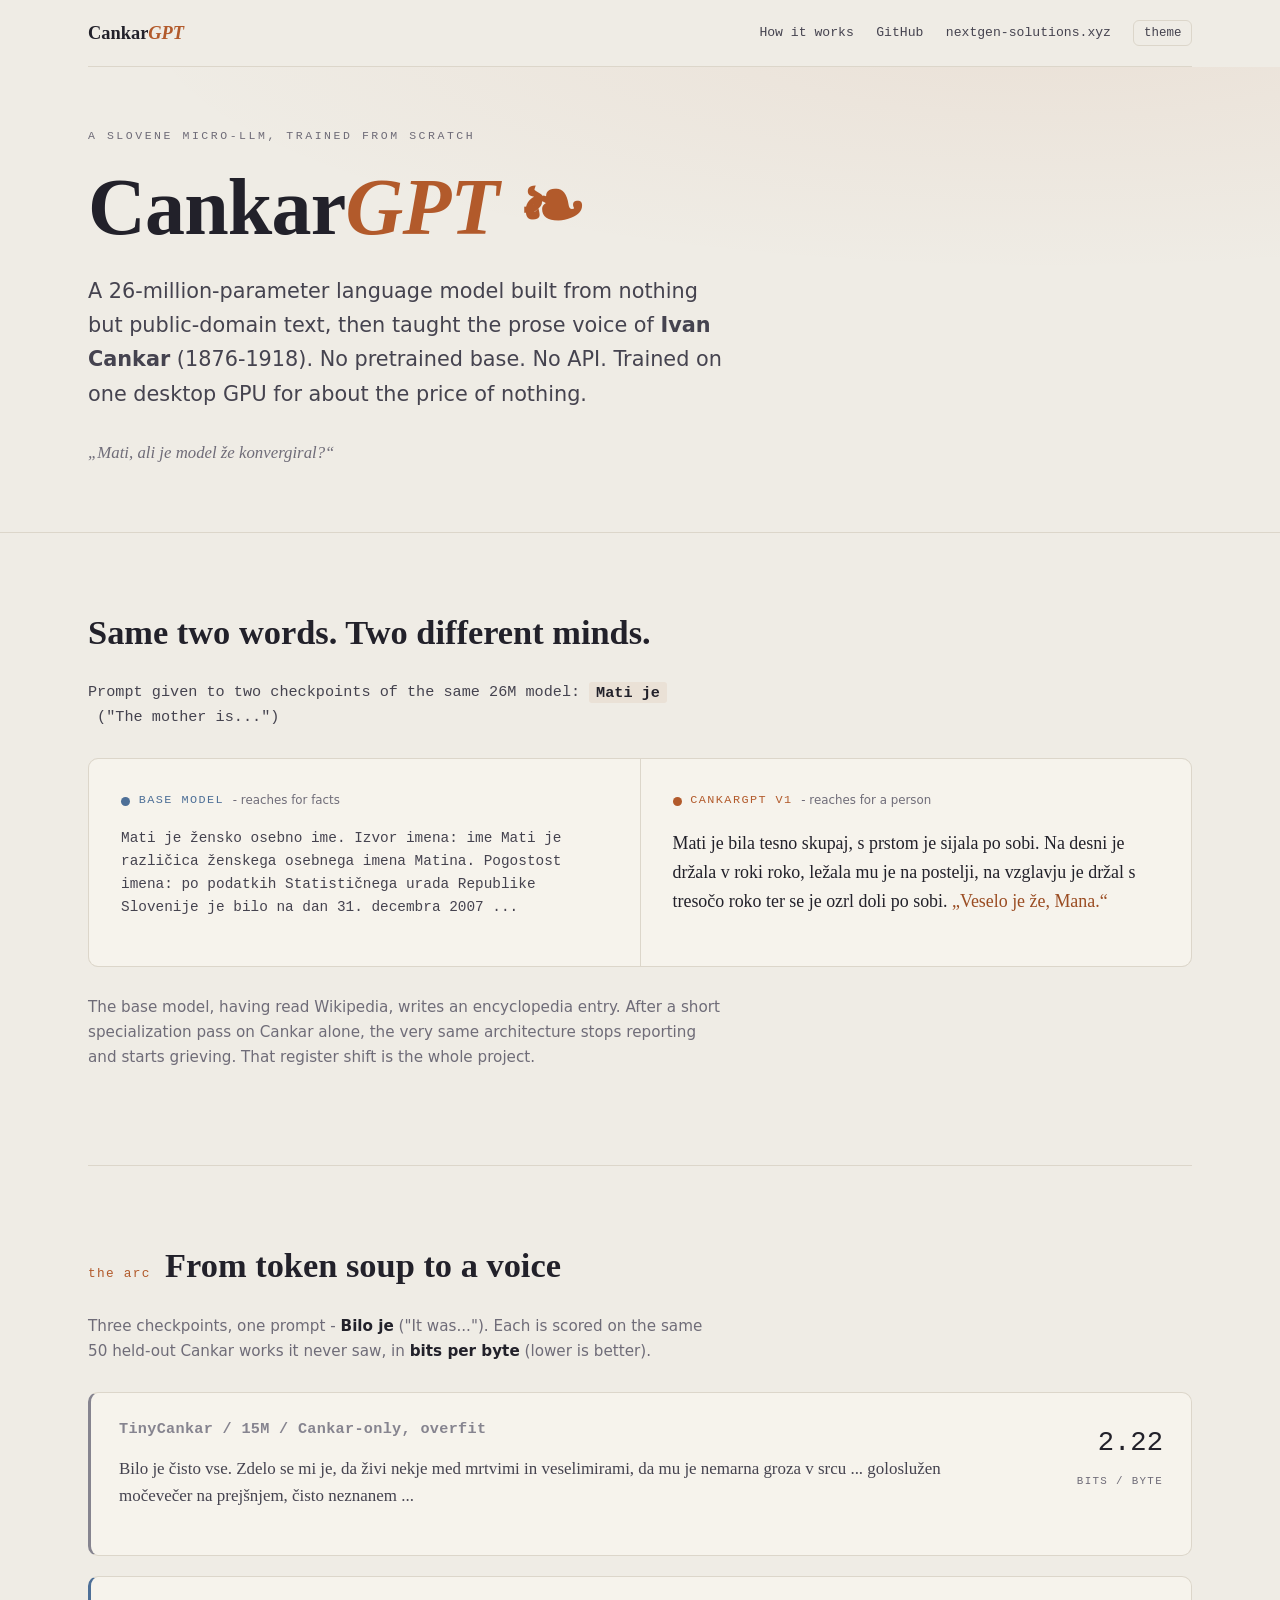
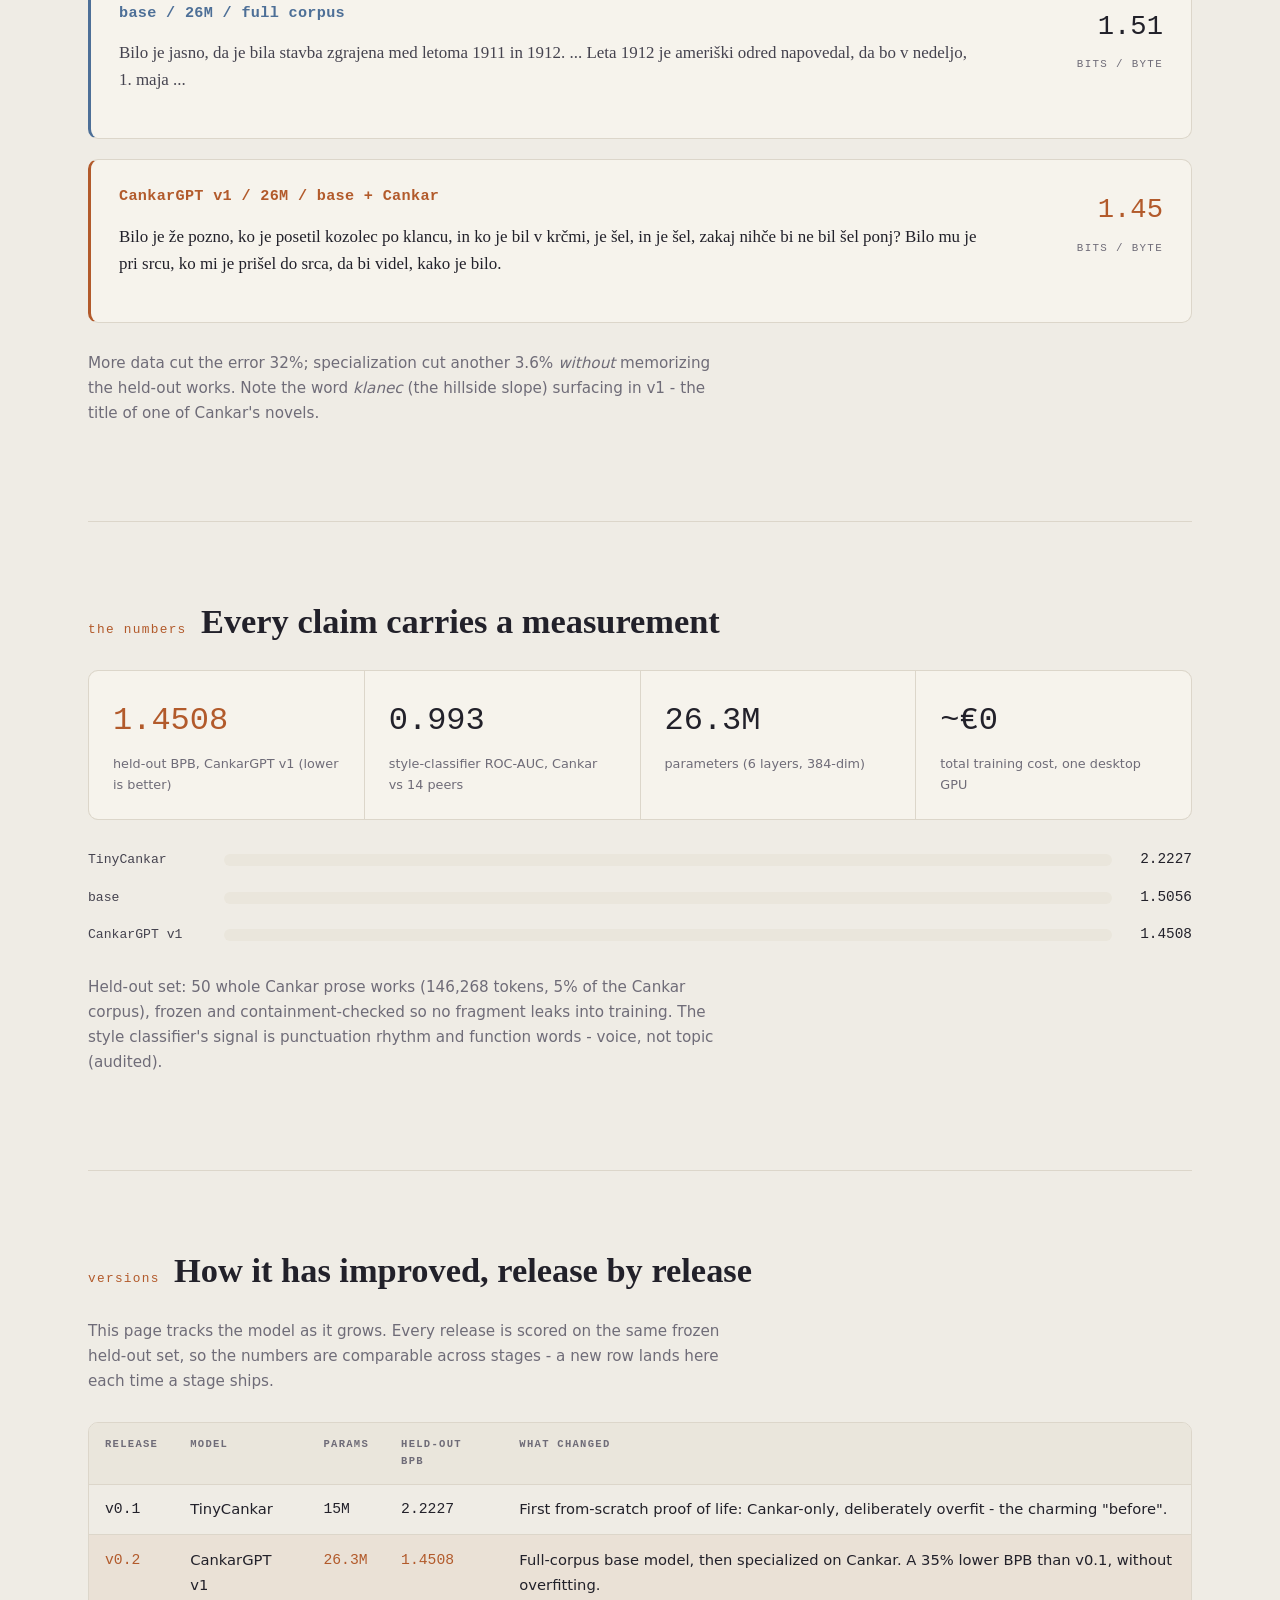
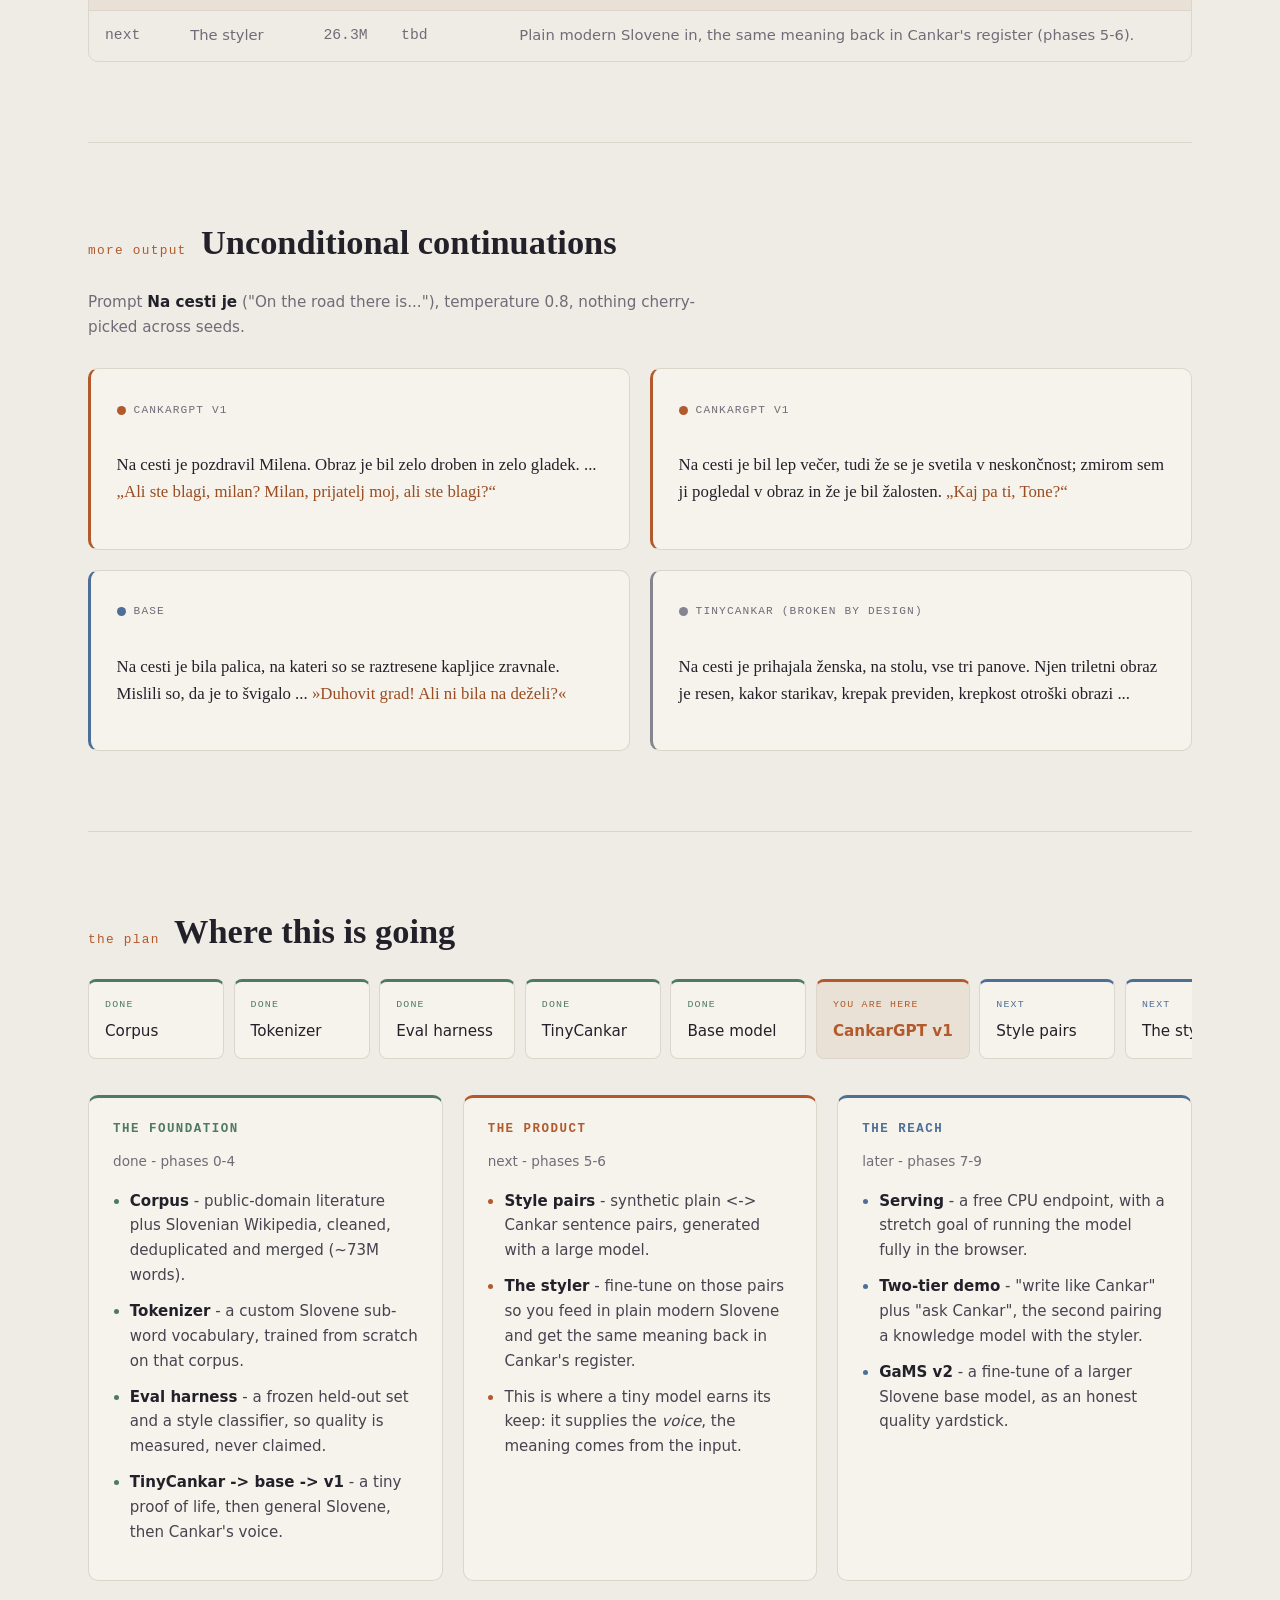
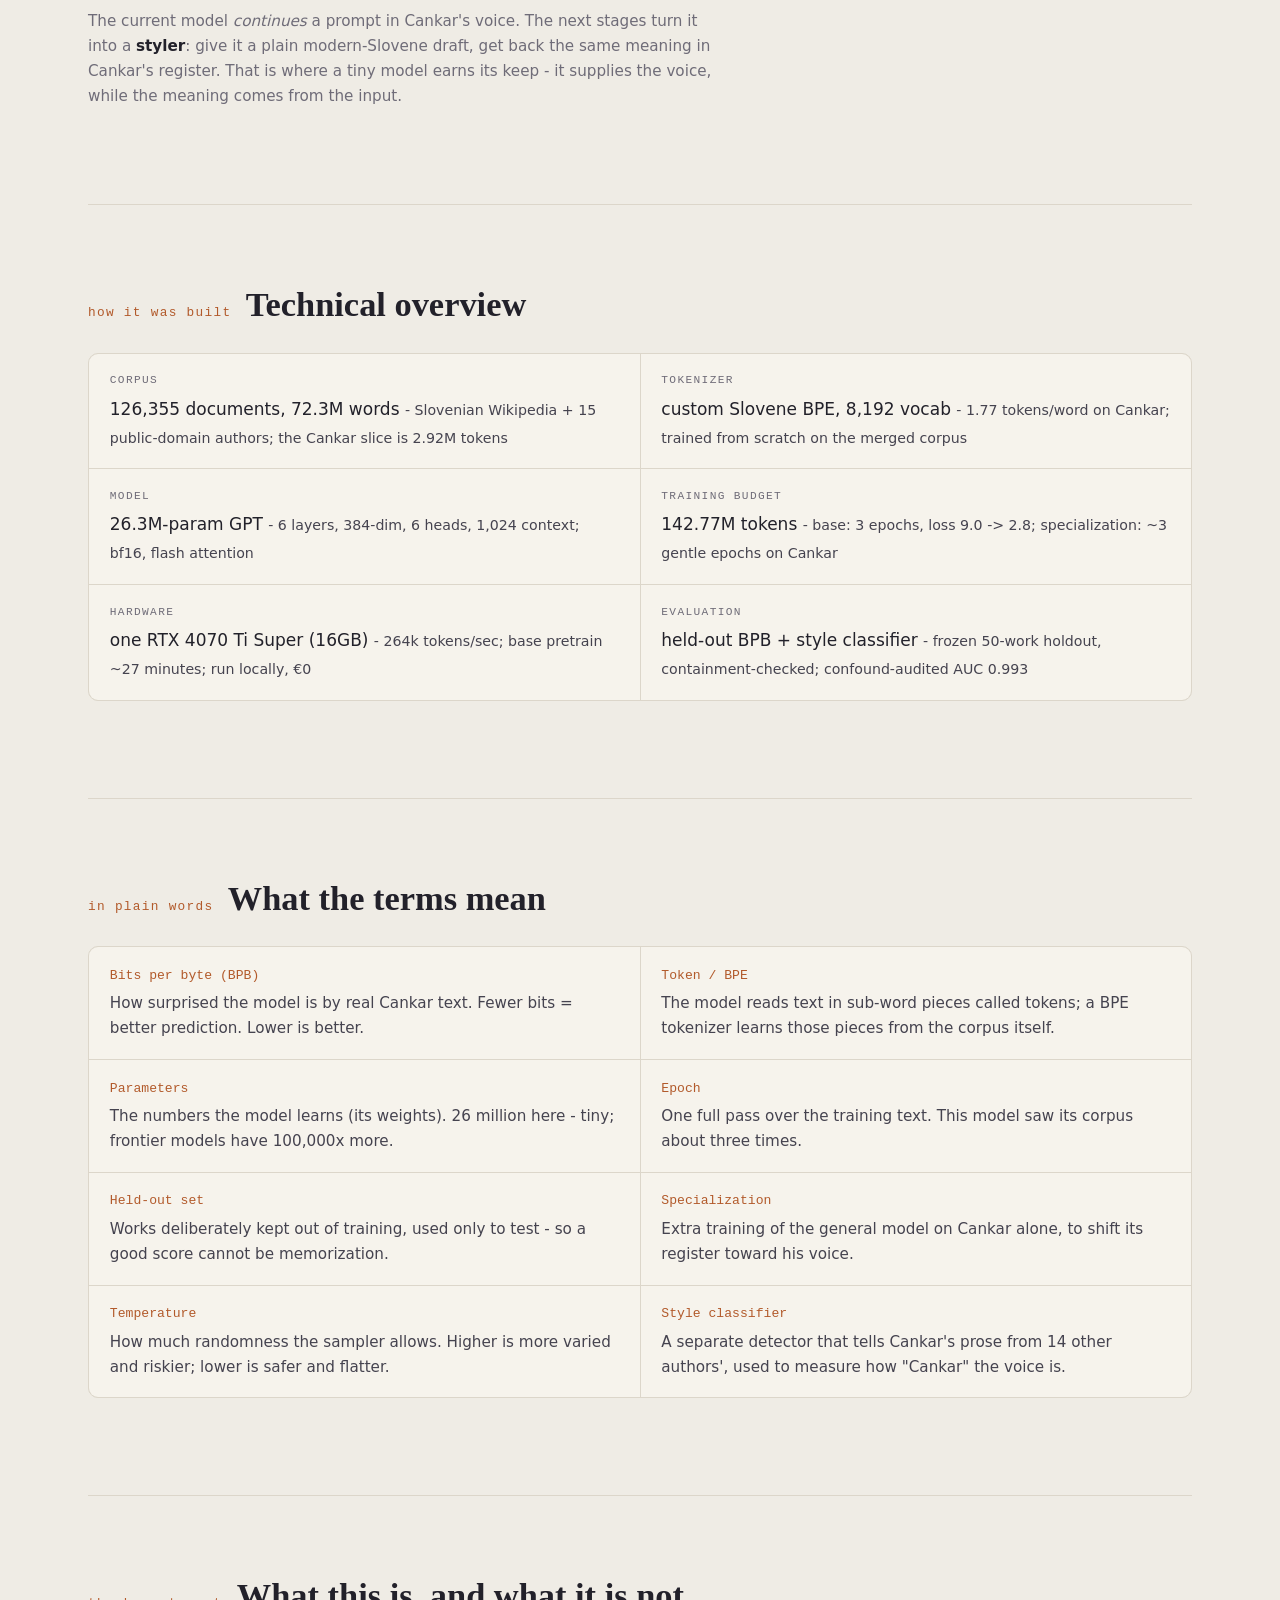
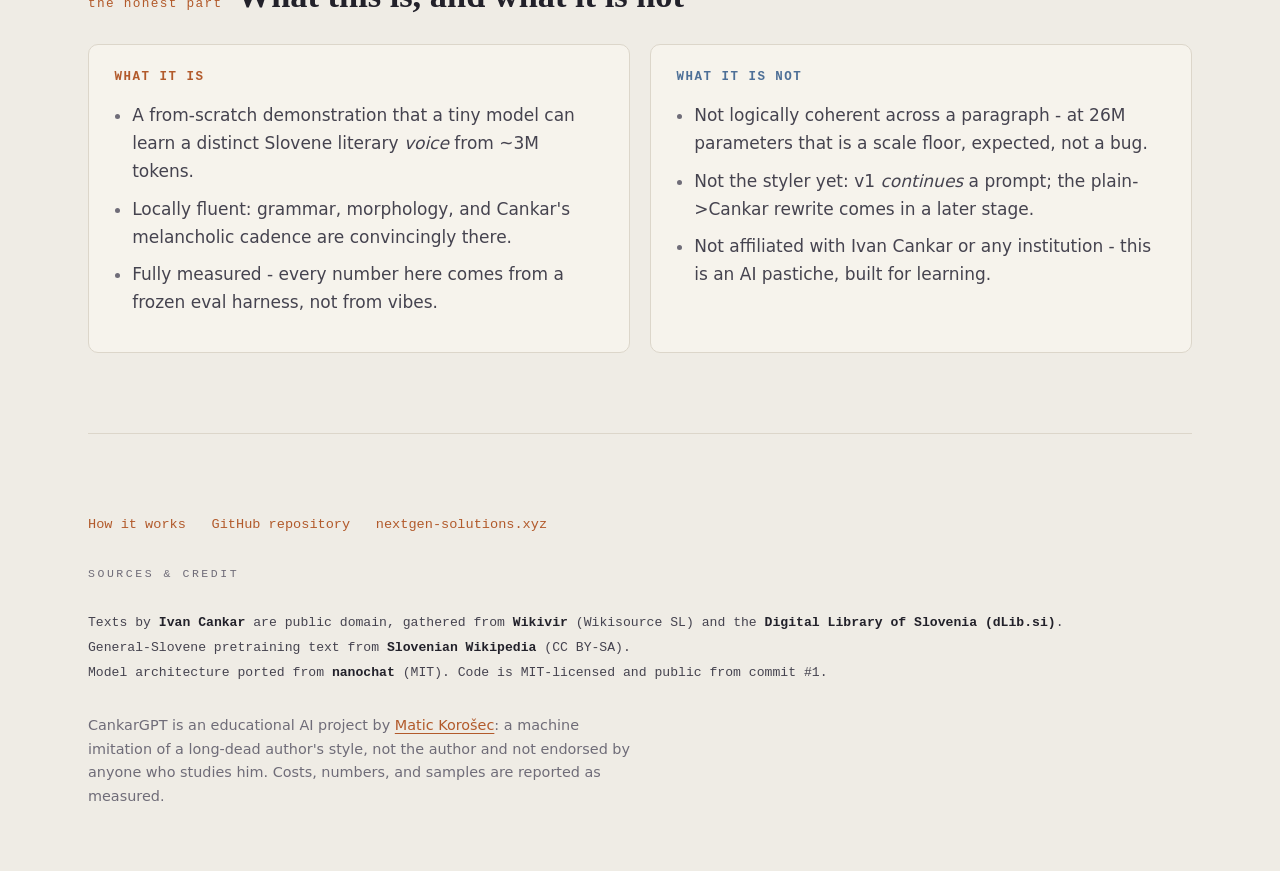
==== commit f4f48d49: "DOCS: drop LinkedIn links, website is the personal reference Removes the placeholder LinkedIn links " ====
--- a/docs/index.html
+++ b/docs/index.html
@@ -22,8 +22,6 @@
     <span class="links">
       <a href="how-it-works.html">How it works</a>
       <a href="https://github.com/Mult1Hunter/cankar-gpt">GitHub</a>
-      <!-- TODO: replace with the real LinkedIn profile URL before going live -->
-      <a href="https://www.linkedin.com/in/LINKEDIN-HANDLE">LinkedIn</a>
       <a href="https://nextgen-solutions.xyz">nextgen-solutions.xyz</a>
       <button class="theme-toggle" id="themeToggle" type="button" aria-label="Toggle light or dark theme">theme</button>
     </span>
@@ -253,7 +251,6 @@
     <div class="foot-links">
       <a href="how-it-works.html">How it works</a>
       <a href="https://github.com/Mult1Hunter/cankar-gpt">GitHub repository</a>
-      <a href="https://www.linkedin.com/in/LINKEDIN-HANDLE">LinkedIn</a>
       <a href="https://nextgen-solutions.xyz">nextgen-solutions.xyz</a>
     </div>
     <p class="eyebrow">Sources &amp; credit</p>
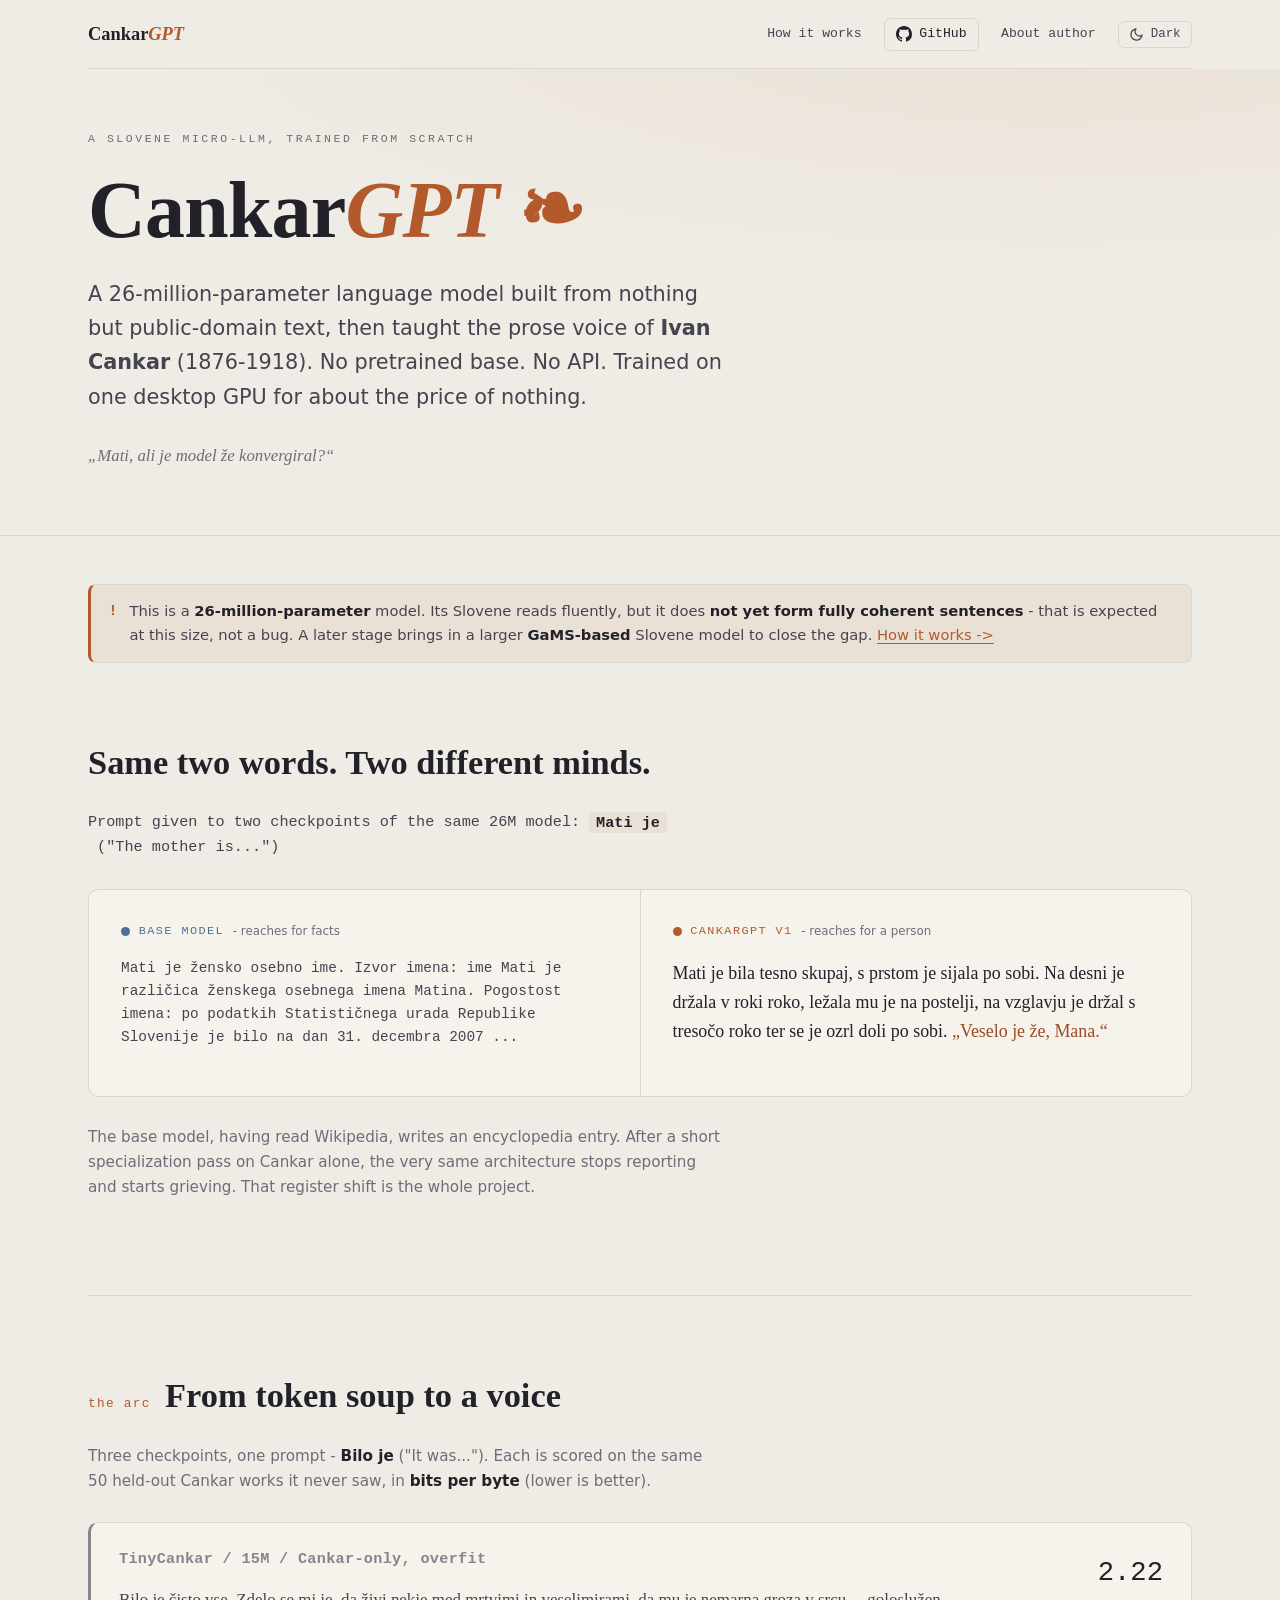
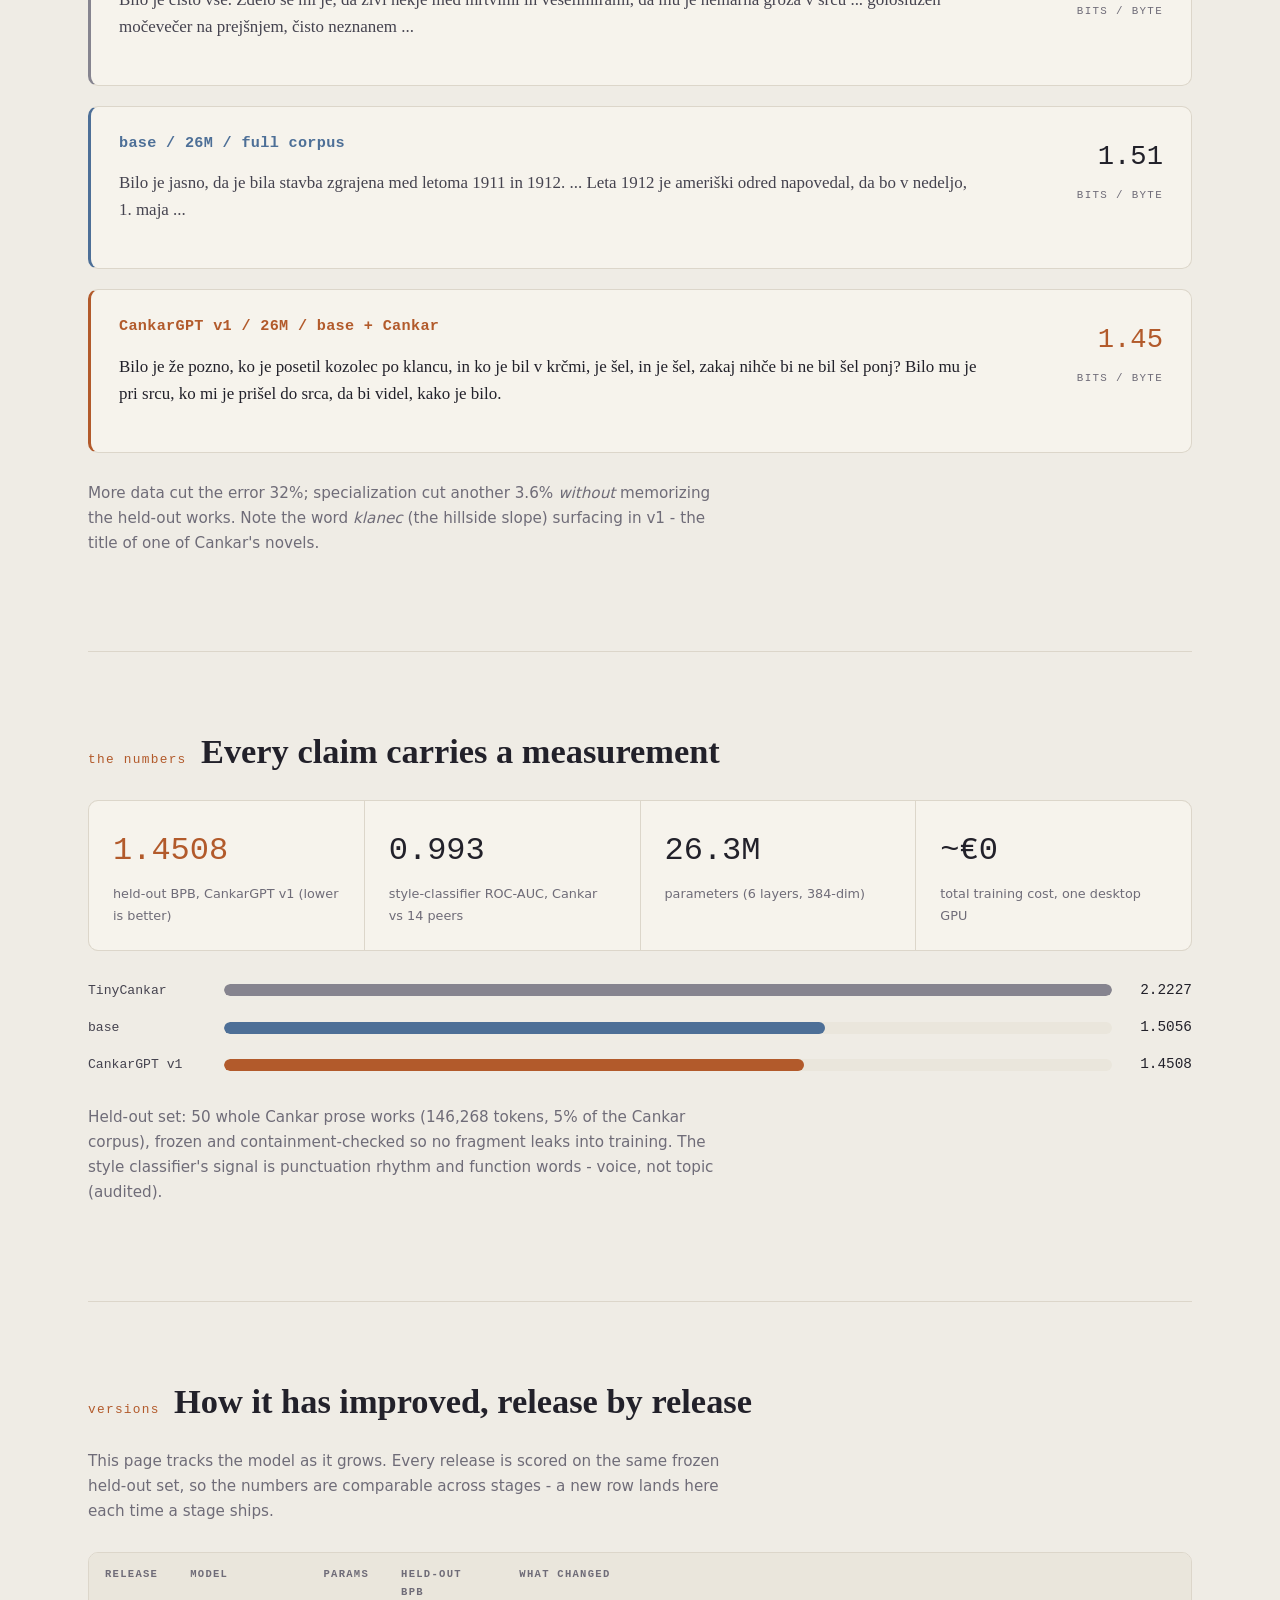
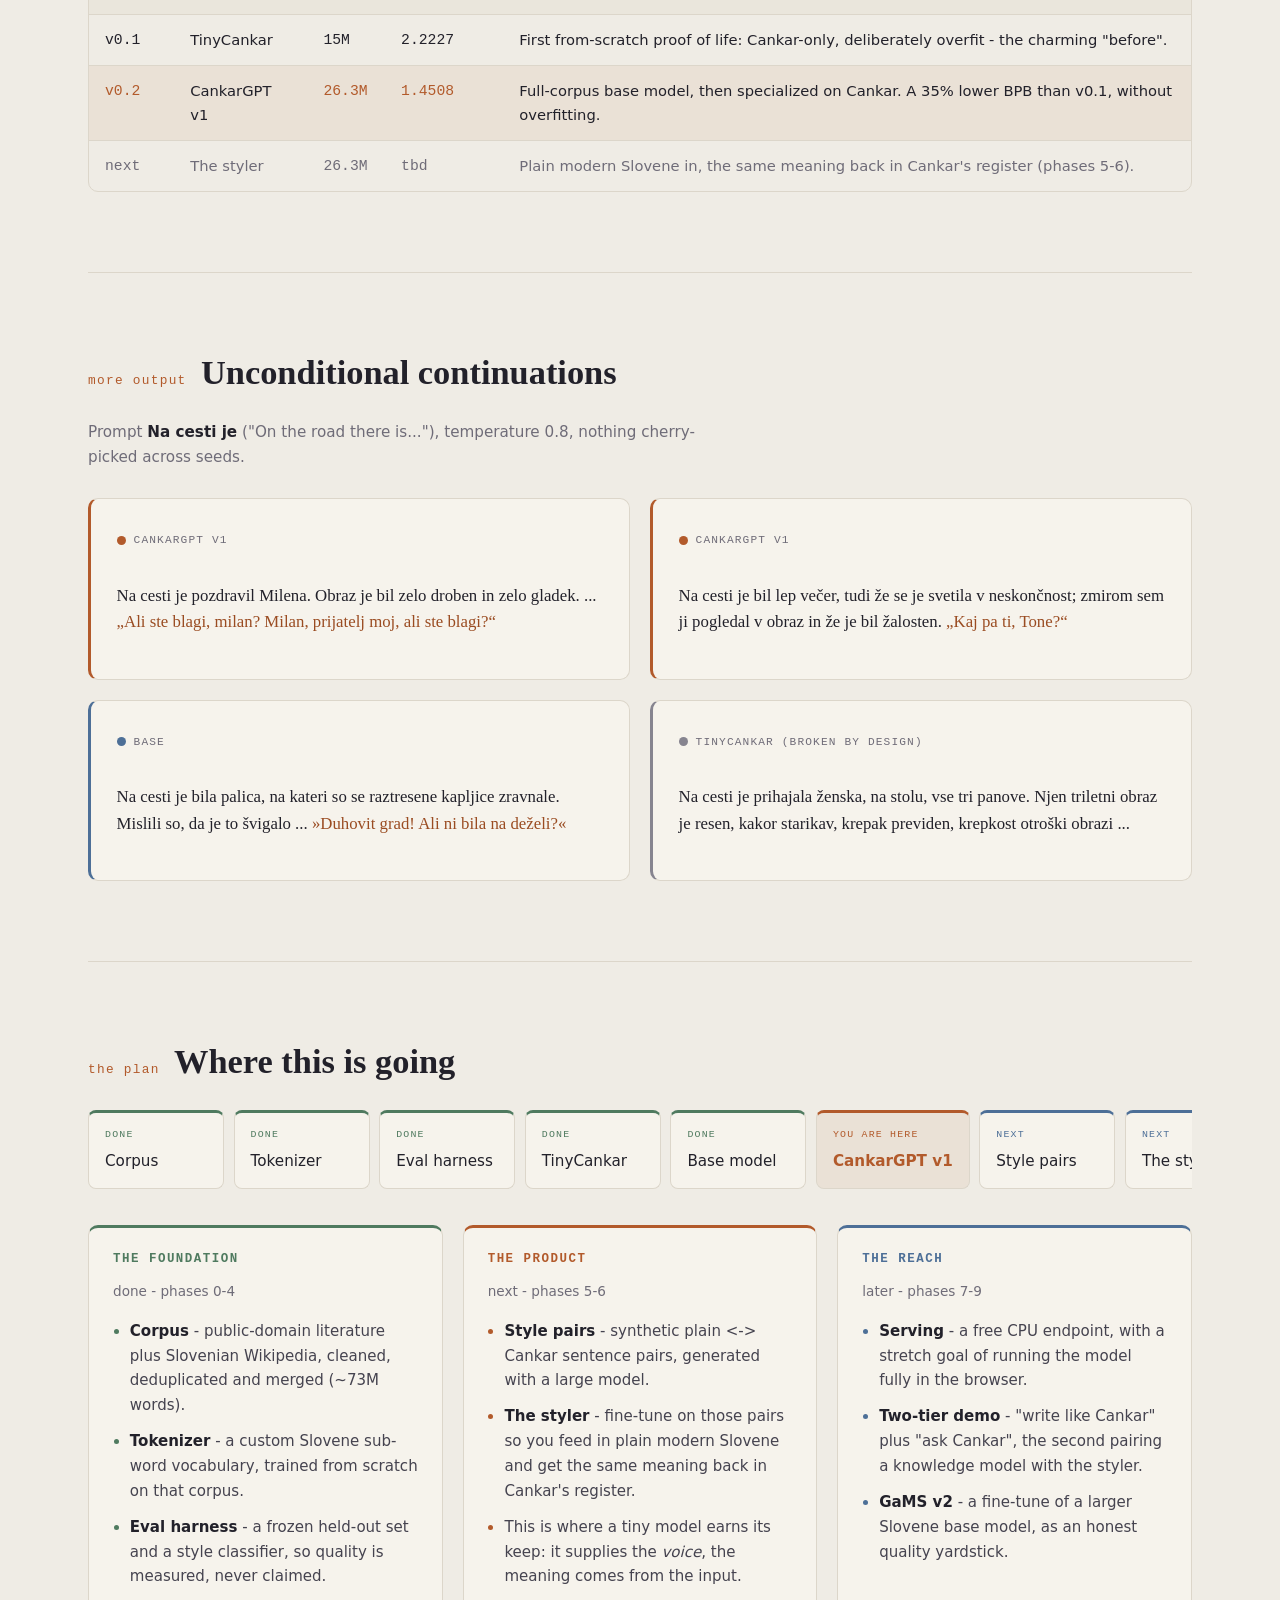
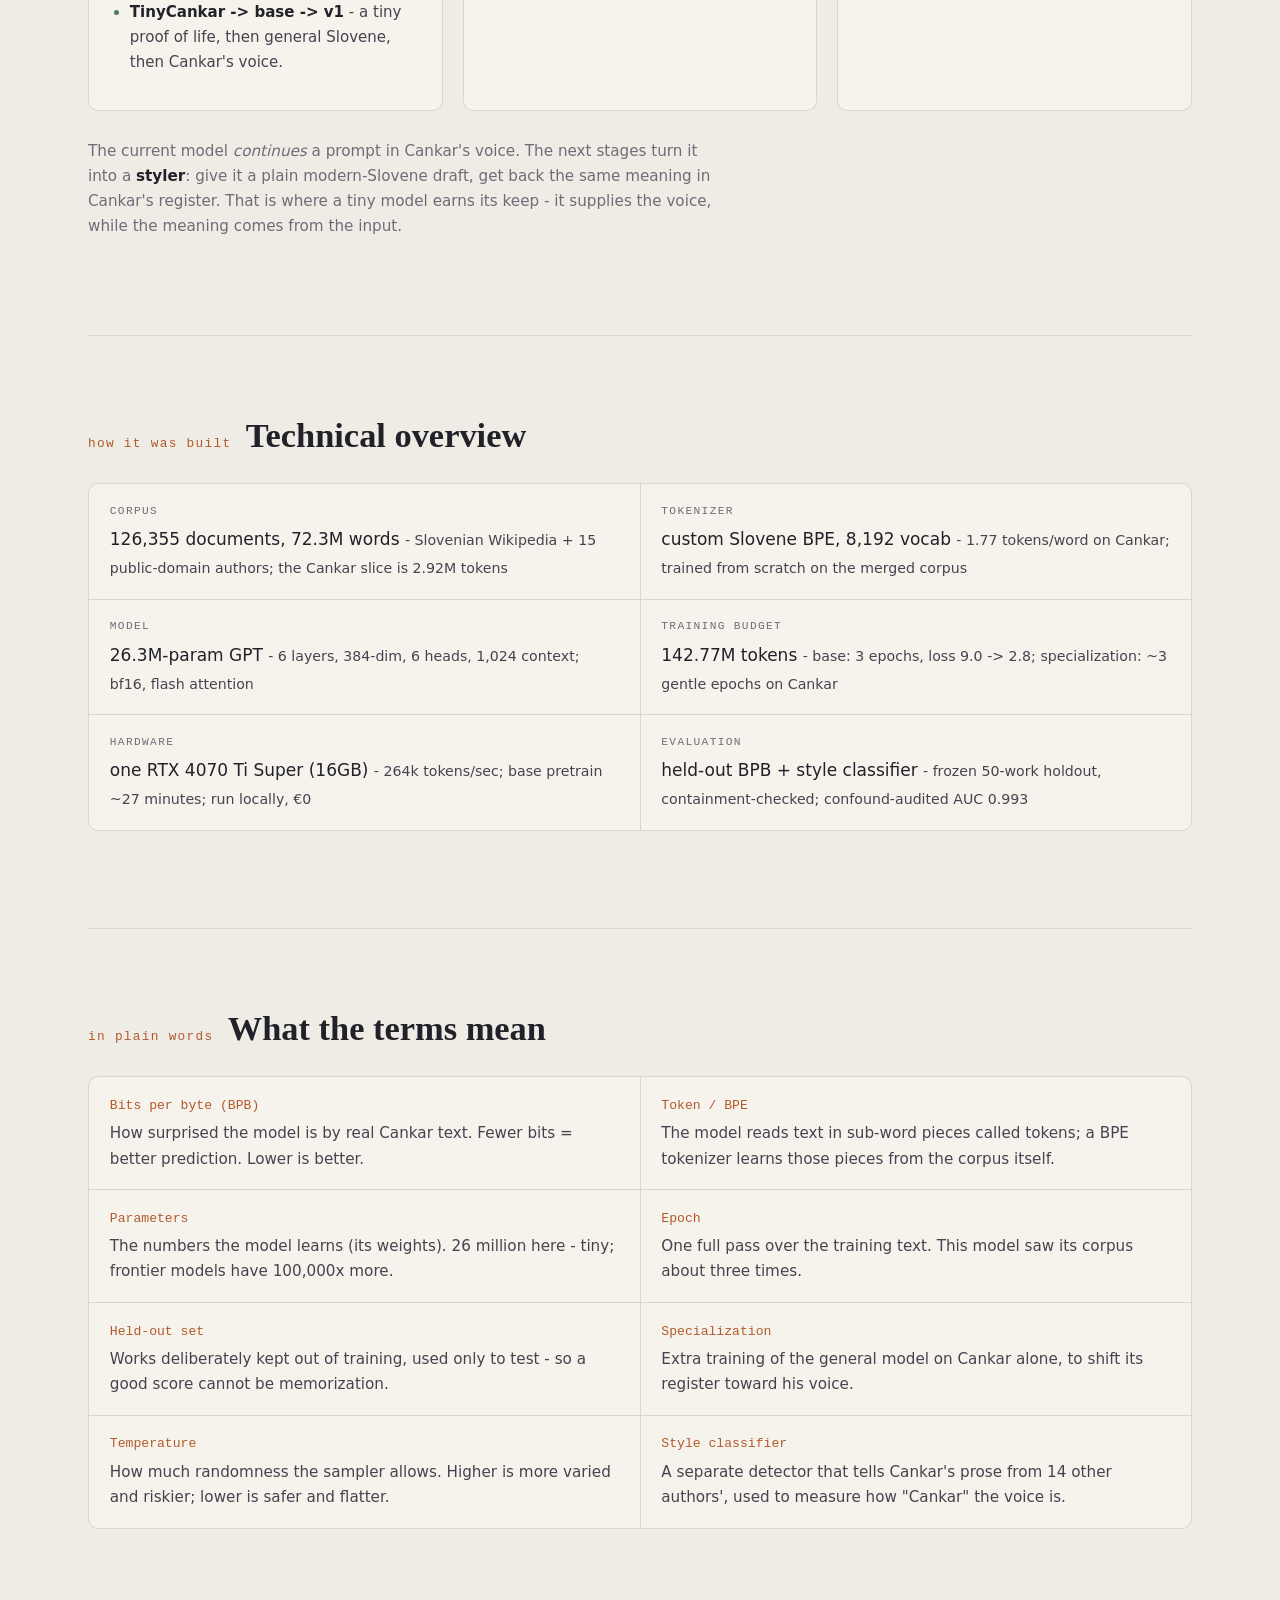
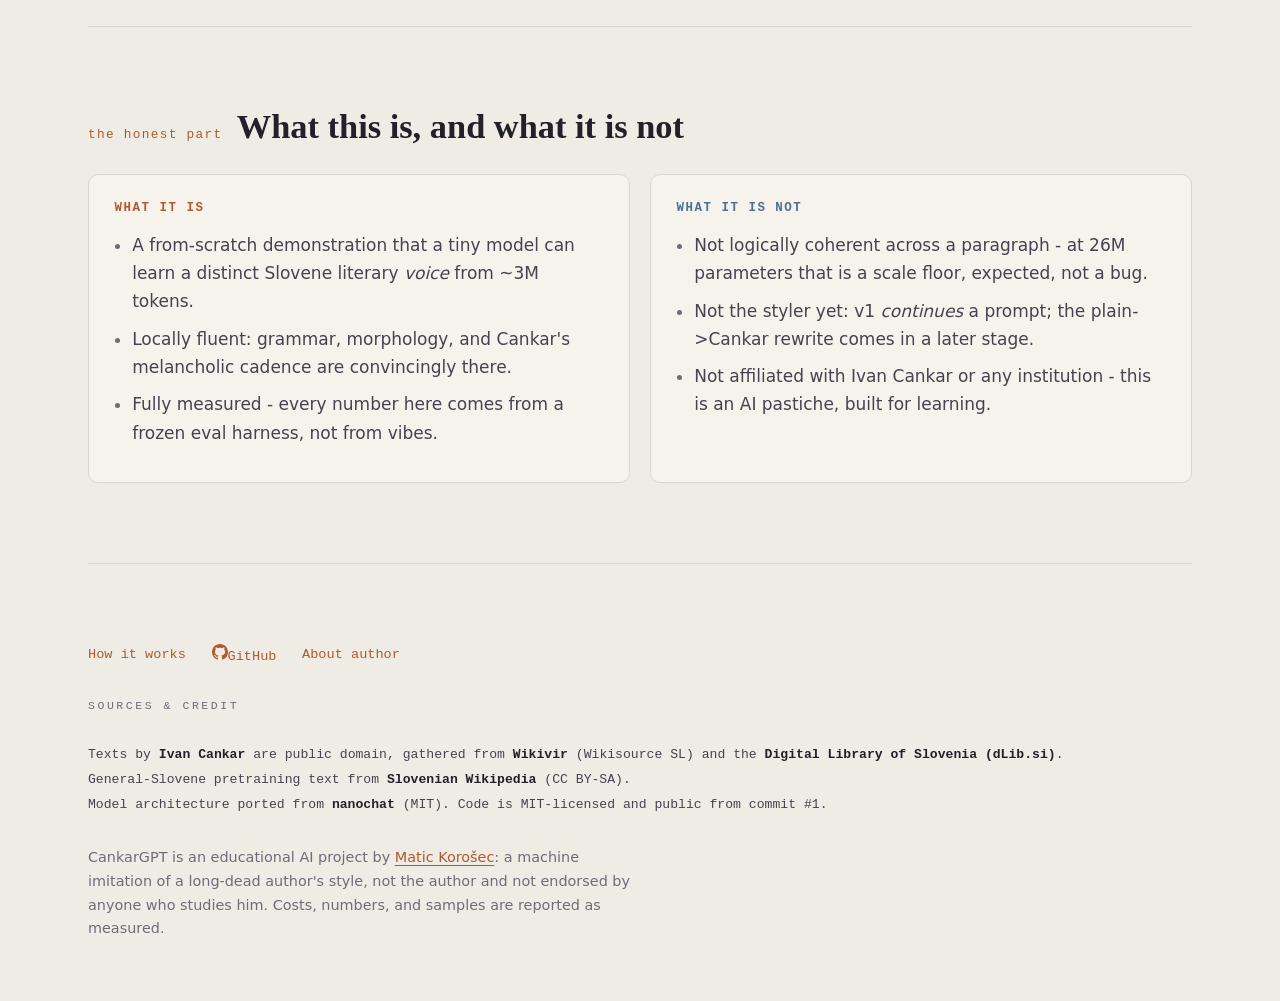
==== commit 4869d049: "DOCS: homepage/explainer polish - bars, notice, github button, new-tab links Addresses review feedba" ====
--- a/docs/index.html
+++ b/docs/index.html
@@ -21,9 +21,9 @@
     <span class="mark">Cankar<span class="flame">GPT</span></span>
     <span class="links">
       <a href="how-it-works.html">How it works</a>
-      <a href="https://github.com/Mult1Hunter/cankar-gpt">GitHub</a>
-      <a href="https://nextgen-solutions.xyz">nextgen-solutions.xyz</a>
-      <button class="theme-toggle" id="themeToggle" type="button" aria-label="Toggle light or dark theme">theme</button>
+      <a class="btn-github" href="https://github.com/Mult1Hunter/cankar-gpt" target="_blank" rel="noopener"><svg viewBox="0 0 16 16" width="16" height="16" fill="currentColor" aria-hidden="true"><path d="M8 0C3.58 0 0 3.58 0 8c0 3.54 2.29 6.53 5.47 7.59.4.07.55-.17.55-.38 0-.19-.01-.82-.01-1.49-2.01.37-2.53-.49-2.69-.94-.09-.23-.48-.94-.82-1.13-.28-.15-.68-.52-.01-.53.63-.01 1.08.58 1.23.82.72 1.21 1.87.87 2.33.66.07-.52.28-.87.51-1.07-1.78-.2-3.64-.89-3.64-3.95 0-.87.31-1.59.82-2.15-.08-.2-.36-1.02.08-2.12 0 0 .67-.21 2.2.82.64-.18 1.32-.27 2-.27.68 0 1.36.09 2 .27 1.53-1.04 2.2-.82 2.2-.82.44 1.1.16 1.92.08 2.12.51.56.82 1.27.82 2.15 0 3.07-1.87 3.75-3.65 3.95.29.25.54.73.54 1.48 0 1.07-.01 1.93-.01 2.2 0 .21.15.46.55.38A8.013 8.013 0 0 0 16 8c0-4.42-3.58-8-8-8z"/></svg>GitHub</a>
+      <a href="https://nextgen-solutions.xyz" target="_blank" rel="noopener">About author</a>
+      <button class="theme-toggle" id="themeToggle" type="button"></button>
     </span>
   </nav>
 </div>
@@ -40,6 +40,14 @@
 </header>
 
 <main class="wrap">
+
+  <div class="notice-bar">
+    <span class="ic">!</span>
+    <span>This is a <b>26-million-parameter</b> model. Its Slovene reads fluently, but it does
+      <b>not yet form fully coherent sentences</b> - that is expected at this size, not a bug. A later
+      stage brings in a larger <b>GaMS-based</b> Slovene model to close the gap.
+      <a href="how-it-works.html">How it works -&gt;</a></span>
+  </div>
 
   <section>
     <div class="kicker"><h2>Same two words. Two different minds.</h2></div>
@@ -250,8 +258,8 @@
   <footer>
     <div class="foot-links">
       <a href="how-it-works.html">How it works</a>
-      <a href="https://github.com/Mult1Hunter/cankar-gpt">GitHub repository</a>
-      <a href="https://nextgen-solutions.xyz">nextgen-solutions.xyz</a>
+      <a class="btn-github" href="https://github.com/Mult1Hunter/cankar-gpt" target="_blank" rel="noopener"><svg viewBox="0 0 16 16" width="16" height="16" fill="currentColor" aria-hidden="true"><path d="M8 0C3.58 0 0 3.58 0 8c0 3.54 2.29 6.53 5.47 7.59.4.07.55-.17.55-.38 0-.19-.01-.82-.01-1.49-2.01.37-2.53-.49-2.69-.94-.09-.23-.48-.94-.82-1.13-.28-.15-.68-.52-.01-.53.63-.01 1.08.58 1.23.82.72 1.21 1.87.87 2.33.66.07-.52.28-.87.51-1.07-1.78-.2-3.64-.89-3.64-3.95 0-.87.31-1.59.82-2.15-.08-.2-.36-1.02.08-2.12 0 0 .67-.21 2.2.82.64-.18 1.32-.27 2-.27.68 0 1.36.09 2 .27 1.53-1.04 2.2-.82 2.2-.82.44 1.1.16 1.92.08 2.12.51.56.82 1.27.82 2.15 0 3.07-1.87 3.75-3.65 3.95.29.25.54.73.54 1.48 0 1.07-.01 1.93-.01 2.2 0 .21.15.46.55.38A8.013 8.013 0 0 0 16 8c0-4.42-3.58-8-8-8z"/></svg>GitHub</a>
+      <a href="https://nextgen-solutions.xyz" target="_blank" rel="noopener">About author</a>
     </div>
     <p class="eyebrow">Sources &amp; credit</p>
     <div class="sources">
@@ -261,7 +269,7 @@
       Model architecture ported from <b>nanochat</b> (MIT). Code is MIT-licensed and public from commit&nbsp;#1.
     </div>
     <p class="disclaim" style="margin-top:var(--s3)">CankarGPT is an educational AI project by
-      <a href="https://nextgen-solutions.xyz">Matic Koro&scaron;ec</a>: a machine imitation of a long-dead
+      <a href="https://nextgen-solutions.xyz" target="_blank" rel="noopener">Matic Koro&scaron;ec</a>: a machine imitation of a long-dead
       author's style, not the author and not endorsed by anyone who studies him. Costs, numbers, and
       samples are reported as measured.</p>
   </footer>
@@ -269,15 +277,21 @@
 
 <script>
   (function () {
-    var root = document.documentElement, key = "cankargpt-theme";
+    var root = document.documentElement, key = "cankargpt-theme", btn = document.getElementById("themeToggle");
+    var SUN = '<svg viewBox="0 0 24 24" width="15" height="15" fill="none" stroke="currentColor" stroke-width="2" stroke-linecap="round" aria-hidden="true"><circle cx="12" cy="12" r="4.2"/><path d="M12 2.5v2M12 19.5v2M4.4 4.4l1.4 1.4M18.2 18.2l1.4 1.4M2.5 12h2M19.5 12h2M4.4 19.6l1.4-1.4M18.2 5.8l1.4-1.4"/></svg>';
+    var MOON = '<svg viewBox="0 0 24 24" width="15" height="15" fill="none" stroke="currentColor" stroke-width="2" stroke-linejoin="round" aria-hidden="true"><path d="M21 12.8A9 9 0 1 1 11.2 3 7 7 0 0 0 21 12.8z"/></svg>';
+    function effective() { var t = root.getAttribute("data-theme"); if (t) return t; return window.matchMedia("(prefers-color-scheme: dark)").matches ? "dark" : "light"; }
+    function render() {
+      if (effective() === "dark") { btn.innerHTML = SUN + "<span>Light</span>"; btn.title = "Switch to light theme"; btn.setAttribute("aria-label", "Switch to light theme"); }
+      else { btn.innerHTML = MOON + "<span>Dark</span>"; btn.title = "Switch to dark theme"; btn.setAttribute("aria-label", "Switch to dark theme"); }
+    }
     try { var saved = localStorage.getItem(key); if (saved) root.setAttribute("data-theme", saved); } catch (e) {}
-    var btn = document.getElementById("themeToggle");
+    render();
     btn.addEventListener("click", function () {
-      var cur = root.getAttribute("data-theme");
-      if (!cur) cur = window.matchMedia("(prefers-color-scheme: dark)").matches ? "dark" : "light";
-      var next = cur === "dark" ? "light" : "dark";
+      var next = effective() === "dark" ? "light" : "dark";
       root.setAttribute("data-theme", next);
       try { localStorage.setItem(key, next); } catch (e) {}
+      render();
     });
   })();
 </script>
--- a/docs/style.css
+++ b/docs/style.css
@@ -58,8 +58,17 @@
   nav .links { display: flex; align-items: center; gap: 1.4rem; font-family: var(--font-machine); font-size: 0.82rem; }
   nav .links a { color: var(--ink-dim); text-decoration: none; }
   nav .links a:hover { color: var(--voice); }
-  .theme-toggle { background: none; border: 1px solid var(--line); color: var(--ink-dim); font-family: var(--font-machine); font-size: 0.78rem; padding: 0.3rem 0.6rem; border-radius: 6px; cursor: pointer; }
+  .theme-toggle { display: inline-flex; align-items: center; gap: 0.4rem; background: none; border: 1px solid var(--line); color: var(--ink-dim); font-family: var(--font-machine); font-size: 0.78rem; padding: 0.3rem 0.65rem; border-radius: 6px; cursor: pointer; }
+  .theme-toggle svg { display: block; }
   .theme-toggle:hover { border-color: var(--voice); color: var(--voice); }
+  .links a.btn-github { display: inline-flex; align-items: center; gap: 0.45rem; color: var(--ink); border: 1px solid var(--line); border-radius: 6px; padding: 0.3rem 0.7rem; }
+  .links a.btn-github svg { display: block; }
+  .links a.btn-github:hover { border-color: var(--voice); color: var(--voice); }
+  .foot-links a.btn-github { color: var(--voice); }
+  .notice-bar { display: flex; gap: 0.75rem; align-items: flex-start; margin-top: var(--s4); padding: 0.9rem 1.1rem; border: 1px solid var(--line); border-left: 3px solid var(--voice); border-radius: 8px; background: var(--voice-wash); font-size: 0.92rem; color: var(--ink-dim); }
+  .notice-bar .ic { flex: none; color: var(--voice); font-family: var(--font-machine); font-weight: 700; }
+  .notice-bar b { color: var(--ink); }
+  .notice-bar a { white-space: nowrap; }
 
   /* ---- header ---- */
   header.top { padding-block: var(--s4) var(--s4); border-bottom: 1px solid var(--line);
@@ -117,7 +126,7 @@
   @media (max-width:520px){ .bar-row{ grid-template-columns: 6rem 1fr 3.4rem; } }
   .bar-row .name { font-family: var(--font-machine); font-size: 0.82rem; color: var(--ink-dim); }
   .track { height: 12px; background: var(--surface-2); border-radius: 6px; overflow: hidden; }
-  .fill { height: 100%; border-radius: 6px; }
+  .fill { display: block; height: 100%; border-radius: 6px; min-width: 3px; }
   .fill.tiny { background: var(--broken); } .fill.base { background: var(--machine); } .fill.v1 { background: var(--voice); }
   .bar-row .val { font-family: var(--font-machine); font-variant-numeric: tabular-nums; text-align: right; font-size: 0.9rem; }
 
@@ -186,7 +195,7 @@
 table.tbl tr.upcoming td { color: var(--muted); }
 
 /* ---- subpage prose ---- */
-.prose { max-width: var(--measure); }
+.prose { max-width: none; }
 .prose > p { color: var(--ink-dim); margin: 0 0 1.15rem; }
 .prose h2 { font-family: var(--font-voice); font-weight: 600; font-size: clamp(1.4rem, 3.6vw, 2rem); margin: var(--s5) 0 var(--s2); }
 .prose h2:first-of-type { margin-top: var(--s3); }
